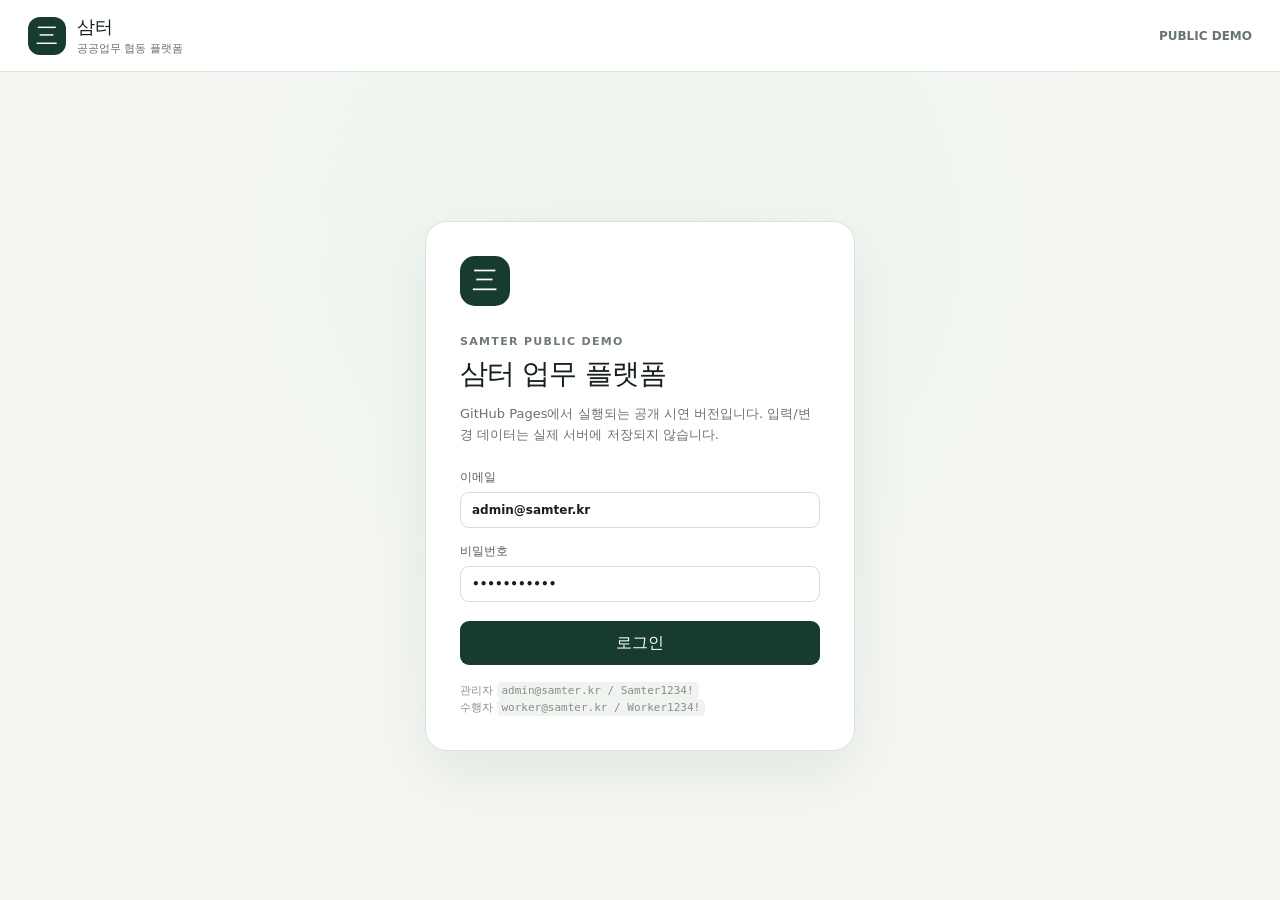
==== app.html @ adae1f7f "feat: load phase 11 public demo" ====
<!doctype html>
<html lang="ko">
<head>
  <meta charset="UTF-8">
  <meta name="viewport" content="width=device-width, initial-scale=1.0">
  <meta name="description" content="삼터 공공업무 협동 플랫폼 공개 데모">
  <title>삼터 업무 플랫폼 · Public Demo</title>
  <link rel="stylesheet" href="./styles.css">
  <link rel="stylesheet" href="./phase3.css">
  <link rel="stylesheet" href="./phase4.css">
  <link rel="stylesheet" href="./phase5.css">
  <link rel="stylesheet" href="./phase6.css">
  <link rel="stylesheet" href="./phase8_demo.css">
  <link rel="stylesheet" href="./phase9_demo.css">
  <link rel="stylesheet" href="./phase10_demo.css">
  <link rel="stylesheet" href="./phase11_demo.css">
</head>
<body>
  <header class="topbar">
    <div class="brand"><div class="brand-mark">三</div><div><strong>삼터</strong><span>공공업무 협동 플랫폼</span></div></div>
    <div id="session-area" class="session-area"><span class="session-guest">PUBLIC DEMO</span></div>
  </header>
  <div id="notice" class="notice" hidden></div>
  <div id="app"><div class="loading">공개 데모를 불러오는 중입니다.</div></div>
  <script src="./public_demo.js"></script>
  <script src="./phase8_demo.js"></script>
  <script src="./phase9_demo.js"></script>
  <script src="./phase10_demo.js"></script>
  <script src="./phase11_demo.js"></script>
</body>
</html>
---- styles.css ----
:root {
  font-family: Inter, Pretendard, "Noto Sans KR", system-ui, -apple-system, sans-serif;
  color: #17211b;
  background: #f4f6f2;
  font-synthesis: none;
  --green-900: #173c2d;
  --green-700: #23563f;
  --green-100: #e7f0e9;
  --line: #dce3dc;
  --muted: #69746e;
  --white: #ffffff;
}
* { box-sizing: border-box; }
body { margin: 0; min-width: 320px; background: #f4f6f2; }
button, input, select, textarea { font: inherit; }
button { cursor: pointer; }
.topbar { height: 72px; padding: 0 28px; background: var(--white); border-bottom: 1px solid var(--line); display: flex; align-items: center; justify-content: space-between; position: sticky; top: 0; z-index: 20; }
.brand { display: flex; align-items: center; gap: 11px; }
.brand-mark { width: 38px; height: 38px; border-radius: 12px; background: var(--green-900); color: white; display: grid; place-items: center; font-family: serif; font-size: 22px; }
.brand strong { display: block; font-size: 18px; }
.brand span { display: block; color: var(--muted); font-size: 11px; margin-top: 2px; }
.view-switch { display: flex; background: #eef1ed; padding: 4px; border-radius: 12px; gap: 2px; }
.view-switch button { border: 0; background: transparent; padding: 9px 14px; border-radius: 9px; color: #5a655f; font-weight: 700; font-size: 13px; }
.view-switch button.active { background: white; color: var(--green-900); box-shadow: 0 2px 8px rgba(23,60,45,.08); }
.view-shell { display: grid; grid-template-columns: 210px minmax(0,1fr); min-height: calc(100vh - 72px); }
.sidebar { background: #eef1ed; border-right: 1px solid var(--line); padding: 30px 18px; }
.sidebar-label { font-size: 11px; font-weight: 800; color: #7b857f; letter-spacing: .08em; padding: 0 10px 10px; }
.side-link { width: 100%; text-align: left; border: 0; background: transparent; border-radius: 10px; padding: 12px 13px; color: #55605a; font-weight: 700; margin-bottom: 5px; }
.side-link:hover, .side-link.active { background: white; color: var(--green-900); box-shadow: 0 3px 12px rgba(23,60,45,.05); }
.content { padding: 34px; overflow: hidden; }
.page-heading { display: flex; justify-content: space-between; align-items: end; margin-bottom: 24px; }
.page-heading h1, .producer-hero h1 { font-size: 30px; margin: 5px 0 0; letter-spacing: -.04em; }
.eyebrow { font-size: 11px; font-weight: 900; color: #6f7a73; letter-spacing: .12em; }
.today { color: var(--muted); font-size: 13px; }
.metric-grid { display: grid; grid-template-columns: repeat(4, minmax(0,1fr)); gap: 14px; margin-bottom: 14px; }
.metric-card, .panel, .work-card { background: white; border: 1px solid var(--line); border-radius: 16px; }
.metric-card { padding: 21px; min-height: 132px; display: flex; flex-direction: column; }
.metric-card span { font-weight: 800; font-size: 13px; color: #657068; }
.metric-card strong { font-size: 34px; margin: 12px 0 4px; color: var(--green-900); }
.metric-card small { color: #8b948e; }
.summary-panel { display: grid; grid-template-columns: repeat(6, 1fr); padding: 10px; }
.summary-panel div { padding: 18px; border-right: 1px solid #edf0ed; }
.summary-panel div:last-child { border-right: 0; }
.summary-panel span { color: var(--muted); font-size: 12px; display: block; }
.summary-panel strong { font-size: 22px; display: block; margin-top: 6px; }
.split-layout { display: grid; grid-template-columns: 310px minmax(0,1fr); gap: 16px; }
.task-layout { display: grid; grid-template-columns: 330px minmax(0,1fr); gap: 16px; }
.panel { padding: 20px; min-width: 0; }
.section-head { display: flex; justify-content: space-between; gap: 12px; align-items: center; margin-bottom: 18px; }
.section-head h2 { margin: 4px 0 0; font-size: 20px; }
.count-chip { background: var(--green-100); color: var(--green-900); border-radius: 999px; padding: 6px 10px; font-weight: 800; font-size: 12px; }
.stack-form { display: grid; gap: 13px; }
.stack-form label, .producer-select { display: grid; gap: 6px; font-size: 12px; font-weight: 800; color: #56615a; }
input, select, textarea { width: 100%; border: 1px solid #d6ddd7; border-radius: 9px; background: white; padding: 10px 11px; color: #17211b; outline: none; }
input:focus, select:focus, textarea:focus { border-color: #6e927e; box-shadow: 0 0 0 3px rgba(35,86,63,.08); }
textarea { resize: vertical; }
.btn { border: 0; border-radius: 9px; padding: 10px 14px; font-weight: 800; }
.btn-primary { background: var(--green-900); color: white; }
.btn-primary:hover { background: #102f22; }
.btn-secondary { background: #edf1ed; color: var(--green-900); }
.btn-small { padding: 7px 9px; font-size: 12px; }
.table-panel { padding: 0; overflow: hidden; }
.table-panel .section-head { padding: 20px 20px 0; }
.table-wrap { overflow-x: auto; }
table { width: 100%; border-collapse: collapse; font-size: 13px; }
th { color: #6f7872; text-align: left; background: #fafbfa; padding: 11px 13px; border-top: 1px solid #edf0ed; border-bottom: 1px solid #e5e9e5; white-space: nowrap; }
td { padding: 13px; border-bottom: 1px solid #edf0ed; vertical-align: middle; }
tr:last-child td { border-bottom: 0; }
.task-title { font-weight: 800; margin-bottom: 3px; }
.muted { color: #89928c; font-size: 11px; max-width: 250px; overflow: hidden; text-overflow: ellipsis; white-space: nowrap; }
.empty-cell { text-align: center; padding: 44px; color: #8a938d; }
.member-state { color: #347454; background: #ebf5ee; padding: 5px 8px; border-radius: 999px; font-weight: 800; font-size: 11px; }
.status { display: inline-flex; align-items: center; border-radius: 999px; padding: 5px 8px; font-size: 11px; font-weight: 900; white-space: nowrap; }
.status-new { background: #eef0f2; color: #56616b; }
.status-assigned { background: #edf0ff; color: #4b5aaa; }
.status-in_progress { background: #fff4db; color: #9a6a11; }
.status-completed { background: #e7f3ee; color: #267052; }
.status-approved { background: #dcf4e6; color: #17603d; }
.status-rejected { background: #fde8e8; color: #9b3535; }
.assign-control { display: flex; gap: 6px; min-width: 185px; }
.assign-control select { padding: 7px 8px; font-size: 12px; }
.producer-page { padding: 42px; max-width: 1200px; margin: 0 auto; }
.producer-hero { display: flex; justify-content: space-between; align-items: end; gap: 22px; margin-bottom: 24px; }
.producer-hero p { color: var(--muted); margin: 9px 0 0; }
.producer-select { width: 260px; }
.producer-work-grid { display: grid; grid-template-columns: repeat(2, minmax(0,1fr)); gap: 16px; }
.work-card { padding: 22px; }
.work-card-top { display: flex; justify-content: space-between; gap: 16px; align-items: start; }
.work-card h3 { margin: 5px 0 0; font-size: 20px; }
.work-card p { color: #647069; line-height: 1.6; min-height: 44px; }
.work-meta { display: flex; gap: 22px; padding: 13px 0; border-top: 1px solid #edf0ed; color: #778179; font-size: 12px; }
.work-meta strong { color: #28332c; margin-left: 5px; }
.work-actions { display: flex; justify-content: flex-end; min-height: 38px; align-items: end; }
.empty-state, .fatal-error, .loading { min-height: 260px; display: grid; place-items: center; align-content: center; gap: 7px; background: white; border: 1px dashed #ced6cf; border-radius: 16px; color: #778178; text-align: center; padding: 30px; grid-column: 1 / -1; }
.empty-state strong, .fatal-error strong { color: #3d4941; }
.notice { position: fixed; top: 86px; right: 24px; z-index: 40; padding: 12px 16px; border-radius: 10px; color: white; font-weight: 800; box-shadow: 0 10px 30px rgba(0,0,0,.14); }
.notice-success { background: #23563f; }
.notice-error { background: #9b3535; }
@media (max-width: 1000px) {
  .metric-grid { grid-template-columns: repeat(2, 1fr); }
  .summary-panel { grid-template-columns: repeat(3,1fr); }
  .split-layout, .task-layout { grid-template-columns: 1fr; }
  .sidebar { display: none; }
  .view-shell { grid-template-columns: 1fr; }
}
@media (max-width: 680px) {
  .topbar { padding: 0 14px; }
  .brand span { display: none; }
  .content, .producer-page { padding: 20px 14px; }
  .metric-grid { grid-template-columns: 1fr 1fr; }
  .summary-panel { grid-template-columns: repeat(2,1fr); }
  .producer-hero { display: grid; }
  .producer-select { width: 100%; }
  .producer-work-grid { grid-template-columns: 1fr; }
  .today { display: none; }
}
.session-area { display: flex; align-items: center; }
.session-guest { color: var(--muted); font-size: 12px; font-weight: 700; }
.session-user { display: flex; align-items: center; gap: 14px; }
.session-user > div { text-align: right; }
.session-user strong { display: block; font-size: 13px; }
.session-user span { display: block; color: var(--muted); font-size: 11px; margin-top: 2px; }
.login-page { min-height: calc(100vh - 72px); display: grid; place-items: center; padding: 30px 16px; background: radial-gradient(circle at 50% 20%, #eef5ef, #f4f6f2 55%); }
.login-card { width: min(430px, 100%); background: white; border: 1px solid var(--line); border-radius: 22px; padding: 34px; box-shadow: 0 22px 60px rgba(23,60,45,.08); }
.login-emblem { width: 50px; height: 50px; display: grid; place-items: center; border-radius: 15px; background: var(--green-900); color: white; font-family: serif; font-size: 26px; margin-bottom: 24px; }
.login-card h1 { margin: 6px 0 10px; letter-spacing: -.04em; font-size: 28px; }
.login-card > p { color: var(--muted); line-height: 1.65; font-size: 13px; margin: 0 0 24px; }
.login-form { gap: 15px; }
.login-button { margin-top: 4px; min-height: 44px; }
.login-button:disabled { opacity: .65; cursor: wait; }
.login-help { margin-top: 18px; color: #869087; font-size: 11px; line-height: 1.5; }
.login-help code { background: #f0f3ef; padding: 2px 5px; border-radius: 5px; }
.consumer-page { max-width: 900px; margin: 0 auto; padding: 54px 20px; }
.consumer-card { background: white; border: 1px solid var(--line); border-radius: 20px; padding: 36px; }
.consumer-card h1 { margin: 8px 0 12px; font-size: 30px; letter-spacing: -.04em; }
.consumer-card > p { color: var(--muted); line-height: 1.75; max-width: 650px; }
.permission-note { margin-top: 26px; background: var(--green-100); border-radius: 14px; padding: 18px; display: grid; gap: 5px; }
.permission-note strong { color: var(--green-900); }
.permission-note span { color: #5f6d64; font-size: 12px; }
@media (max-width: 680px) {
  .session-user > div { display: none; }
  .login-card { padding: 26px 22px; }
}
.evidence-upload { margin: 14px 0; padding: 14px; background: #f8faf8; border: 1px solid #e4e9e4; border-radius: 12px; }
.evidence-upload-head { display: flex; align-items: center; justify-content: space-between; gap: 10px; margin-bottom: 10px; }
.evidence-upload-head strong { font-size: 13px; }
.evidence-upload-form { display: grid; grid-template-columns: minmax(0,1fr) auto; gap: 8px; align-items: center; }
.evidence-upload-form input[type="file"] { padding: 7px; font-size: 11px; background: white; }
.evidence-upload small { display: block; color: #88918b; margin-top: 8px; font-size: 10px; }
.evidence-modal { position: fixed; inset: 0; z-index: 100; display: grid; place-items: center; padding: 22px; }
.evidence-modal-backdrop { position: absolute; inset: 0; background: rgba(16, 28, 21, .58); backdrop-filter: blur(2px); }
.evidence-modal-card { position: relative; width: min(880px, 100%); max-height: 84vh; overflow: auto; background: white; border-radius: 18px; padding: 22px; box-shadow: 0 24px 80px rgba(0,0,0,.25); }
.evidence-modal-head { display: flex; align-items: start; justify-content: space-between; gap: 18px; margin-bottom: 18px; }
.evidence-modal-head h2 { margin: 5px 0 0; font-size: 22px; }
.evidence-gallery { display: grid; grid-template-columns: repeat(3, minmax(0,1fr)); gap: 12px; }
.evidence-item { border: 1px solid var(--line); border-radius: 13px; overflow: hidden; background: #fafbfa; }
.evidence-thumb-wrap { aspect-ratio: 4 / 3; background: #edf1ed; display: grid; place-items: center; overflow: hidden; }
.evidence-thumb { width: 100%; height: 100%; object-fit: cover; display: block; }
.evidence-info { padding: 10px; display: grid; gap: 4px; }
.evidence-info strong { font-size: 12px; white-space: nowrap; overflow: hidden; text-overflow: ellipsis; }
.evidence-info span { color: var(--muted); font-size: 10px; }
.evidence-empty { grid-column: 1 / -1; padding: 46px 20px; text-align: center; color: var(--muted); border: 1px dashed var(--line); border-radius: 12px; }
@media (max-width: 680px) {
  .evidence-gallery { grid-template-columns: 1fr 1fr; }
  .evidence-upload-form { grid-template-columns: 1fr; }
}
.status-draft { background: #eef0f2; color: #56616b; }
.status-open { background: #e6f5ec; color: #17603d; }
.status-application_closed { background: #f1edf8; color: #62507c; }
.status-submitted, .status-under_review { background: #eaf1ff; color: #365a94; }
.status-revision_required { background: #fff0e2; color: #9b5b18; }
.status-payment_pending { background: #fff4db; color: #8d6519; }
.status-paid { background: #dcf4e6; color: #17603d; }
.status-cancelled { background: #f2f2f2; color: #707070; }
.worker-section { margin-top: 30px; }
.worker-section:first-of-type { margin-top: 0; }
.worker-section-head { display: flex; justify-content: space-between; align-items: end; gap: 14px; margin-bottom: 14px; }
.worker-section-head h2 { margin: 4px 0 0; font-size: 23px; }
.public-work-card { position: relative; }
.public-work-pay { font-size: 24px; font-weight: 900; color: var(--green-900); margin: 4px 0 14px; }
.public-work-meta { flex-wrap: wrap; gap: 10px 20px; }
.phase-note { color: #7c877f; font-size: 11px; font-weight: 700; }
.inline-check { grid-template-columns: auto 1fr !important; align-items: center; justify-content: start; }
.inline-check input { width: auto; }
---- phase3.css ----
.application-box { width: 100%; }
.application-box summary { list-style: none; cursor: pointer; text-align: center; }
.application-box summary::-webkit-details-marker { display: none; }
.application-form { margin-top: 12px; padding-top: 12px; border-top: 1px solid #e5e7eb; }
.application-state { display: flex; flex-direction: column; gap: 4px; width: 100%; padding: 12px 14px; border-radius: 12px; background: #f8fafc; border: 1px solid #e2e8f0; }
.application-state span { color: #64748b; font-size: 13px; }
.application-selected { background: #ecfdf5; border-color: #a7f3d0; }
.application-rejected { background: #fff7ed; border-color: #fed7aa; }
.application-actions { display: flex; gap: 6px; flex-wrap: wrap; }
.application-history-grid { display: grid; gap: 12px; }
.application-history-card { display: flex; align-items: flex-start; justify-content: space-between; gap: 16px; padding: 16px; background: #fff; border: 1px solid #e5e7eb; border-radius: 14px; }
.application-history-card h3 { margin: 4px 0 6px; }
.application-history-card p { margin: 0; color: #64748b; }
---- phase4.css ----
.phase4-work-card { display: grid; gap: 14px; }
.phase4-revision { padding: 12px; border-radius: 12px; background: #fff7ed; border: 1px solid #fed7aa; display: grid; gap: 4px; }
.phase4-revision strong { color: #9a3412; }
.phase4-revision span { color: #7c2d12; font-size: 13px; }
.phase4-required, .phase4-evidence-head, .phase4-review-meta { display: flex; justify-content: space-between; gap: 12px; font-size: 12px; color: #64748b; }
.phase4-required strong, .phase4-evidence-head span, .phase4-review-meta strong { color: #27352d; }
.phase4-evidence-form { display: grid; gap: 9px; padding: 12px; background: #f8faf8; border: 1px solid #e4e9e4; border-radius: 12px; }
.phase4-evidence-fields { display: grid; grid-template-columns: 160px 1fr; gap: 8px; }
.phase4-submit-form { display: grid; gap: 9px; width: 100%; }
.phase4-state-note { padding: 12px; border-radius: 10px; background: #f1f5f9; color: #475569; font-size: 13px; }
.phase4-approved { background: #ecfdf5; color: #166534; }
.phase4-rejected { background: #fef2f2; color: #991b1b; }
.phase4-review-grid { display: grid; grid-template-columns: repeat(2, minmax(0, 1fr)); gap: 15px; }
.phase4-review-card { display: grid; gap: 14px; }
.phase4-result { background: #f8faf8; border-radius: 12px; padding: 12px; }
.phase4-result p { margin: 6px 0 0; color: #5d6a62; line-height: 1.55; }
.phase4-evidence-list { display: grid; gap: 9px; }
.phase4-evidence-row { display: flex; align-items: center; justify-content: space-between; gap: 14px; border: 1px solid #e5e9e5; border-radius: 12px; padding: 12px; }
.phase4-evidence-row div { display: grid; gap: 3px; }
.phase4-evidence-row span { color: #7b857f; font-size: 12px; }
@media (max-width: 850px) { .phase4-review-grid { grid-template-columns: 1fr; } .phase4-evidence-fields { grid-template-columns: 1fr; } }
---- phase5.css ----
.phase5-settlement-panel .section-head { align-items: center; }
.phase5-amount-control { display: flex; gap: 6px; min-width: 210px; }
.phase5-amount-control input { width: 120px; padding: 7px 8px; }
.phase5-paid-ref { color: #496257; font-size: 12px; }
.phase5-worker-grid { display: grid; gap: 12px; }
.phase5-worker-card { display: flex; justify-content: space-between; gap: 18px; align-items: center; background: #fff; border: 1px solid var(--line); border-radius: 15px; padding: 18px 20px; }
.phase5-worker-card h3 { margin: 4px 0 5px; }
.phase5-worker-card > div > span { color: var(--muted); font-size: 12px; }
.phase5-worker-amount { display: grid; justify-items: end; gap: 6px; }
.phase5-worker-amount strong { font-size: 20px; color: var(--green-900); }
.phase5-worker-amount small { color: var(--muted); }
.status-not_ready { background: #f1f5f9; color: #475569; }
.status-payment_pending { background: #fff7db; color: #8a6208; }
.status-paid { background: #dcfce7; color: #166534; }
.status-on_hold { background: #fee2e2; color: #991b1b; }
@media (max-width: 680px) { .phase5-worker-card { align-items: flex-start; } .phase5-worker-amount { justify-items: start; } }
---- phase6.css ----
.phase6-notification-shell { position: relative; margin-right: 10px; }
.phase6-bell { border: 0; background: #eef1ed; color: #173c2d; border-radius: 9px; padding: 8px 10px; font-weight: 800; }
.phase6-bell span { margin-left: 5px; background: #9b3535; color: white; border-radius: 999px; padding: 2px 6px; font-size: 10px; }
.phase6-notification-panel { position: absolute; right: 0; top: 42px; width: min(360px, 88vw); background: white; border: 1px solid #dce3dc; border-radius: 14px; box-shadow: 0 18px 50px rgba(0,0,0,.16); z-index: 120; overflow: hidden; }
.phase6-notification-head { padding: 13px 14px; display: flex; justify-content: space-between; border-bottom: 1px solid #edf0ed; }
.phase6-notification-head button { border: 0; background: none; color: #23563f; font-size: 11px; font-weight: 800; }
.phase6-notification-list { max-height: 360px; overflow: auto; }
.phase6-notification-item { width: 100%; border: 0; border-bottom: 1px solid #f0f2f0; padding: 12px 14px; text-align: left; display: grid; gap: 3px; background: white; }
.phase6-notification-item.is-unread { background: #f2f8f3; }
.phase6-notification-item span, .phase6-notification-item small { color: #6d776f; font-size: 11px; }
.phase6-empty { padding: 24px; text-align: center; color: #89928c; }
.phase6-dashboard { margin-top: 24px; display: grid; gap: 16px; }
.phase6-metric-grid { display: grid; grid-template-columns: repeat(5, minmax(0,1fr)); gap: 10px; }
.phase6-metric { background: white; border: 1px solid #dce3dc; border-radius: 12px; padding: 14px; display: grid; gap: 8px; }
.phase6-metric span { color: #69746e; font-size: 11px; font-weight: 800; }
.phase6-metric strong { font-size: 23px; color: #173c2d; }
.phase6-payment-summary { display: grid; grid-template-columns: repeat(2, 1fr); gap: 12px; }
.phase6-payment-summary > div { background: #173c2d; color: white; border-radius: 14px; padding: 18px; }
.phase6-payment-summary span { display: block; opacity: .75; font-size: 11px; }
.phase6-payment-summary strong { display: block; margin-top: 8px; font-size: 22px; }
.phase6-bank-card { background: white; border: 1px solid #dce3dc; border-radius: 16px; padding: 20px; }
.phase6-bank-summary { display: grid; grid-template-columns: repeat(3, 1fr); gap: 10px; margin-bottom: 16px; }
.phase6-bank-summary div { background: #f7f9f7; border-radius: 10px; padding: 12px; }
.phase6-bank-summary span { display: block; color: #78827b; font-size: 11px; }
.phase6-bank-summary strong { display: block; margin-top: 6px; }
.phase6-bank-card small { color: #7c867f; }
@media (max-width: 900px) { .phase6-metric-grid { grid-template-columns: repeat(2, 1fr); } }
@media (max-width: 680px) { .phase6-bank-summary, .phase6-payment-summary { grid-template-columns: 1fr; } }
---- phase8_demo.css ----
.phase8-actions{display:flex;gap:6px;flex-wrap:wrap}.phase8-status{display:inline-flex;padding:4px 8px;border-radius:999px;font-size:12px;font-weight:800}.phase8-submitted{background:#eef4ff;color:#315a9e}.phase8-under_review{background:#fff6dc;color:#8b6610}.phase8-approved{background:#e9f7ef;color:#28704a}.phase8-rejected{background:#fff0f0;color:#9a3434}.demo-warning{margin-bottom:20px;padding:14px 16px;border:1px solid #f0c36b;border-radius:10px;background:#fff8e8;color:#6e5216;line-height:1.6}
---- phase9_demo.css ----
.phase9-demo-table{min-width:1280px}.phase9-demo-card{margin:18px 0}.phase9-demo-grid{display:grid;grid-template-columns:repeat(3,1fr);gap:12px}.phase9-demo-grid>div{padding:12px;border:1px solid #e5eaf0;border-radius:10px;background:#fbfcfd}@media(max-width:700px){.phase9-demo-grid{grid-template-columns:1fr}}
---- phase10_demo.css ----
.phase10-demo-summary{display:grid;grid-template-columns:repeat(4,minmax(0,1fr));gap:14px;margin-bottom:18px}.phase10-demo-summary strong{font-size:1.5rem}.phase10-demo-ratio strong{font-size:2.5rem}.phase10-demo-meter{height:12px;background:#e5ece9;border-radius:999px;position:relative;margin:16px 0}.phase10-demo-meter span{display:block;height:100%;background:#176b5b;border-radius:999px}.phase10-demo-meter i{position:absolute;top:-4px;height:20px;width:2px;background:#1f2937}.phase10-demo-ok{color:#087f5b}.phase10-demo-risk{color:#b42318}.phase10-demo-config{display:grid;grid-template-columns:repeat(3,minmax(0,1fr));gap:12px;align-items:end}.phase10-demo-config label{display:flex;flex-direction:column;gap:6px}@media(max-width:800px){.phase10-demo-summary,.phase10-demo-config{grid-template-columns:1fr}}
---- phase11_demo.css ----
.phase11-summary{display:grid;grid-template-columns:repeat(4,minmax(0,1fr));gap:14px;margin-bottom:16px}.phase11-summary .panel{display:flex;flex-direction:column;gap:6px}.phase11-summary span{font-size:12px;color:#6b7280;font-weight:700}.phase11-summary strong{font-size:24px;letter-spacing:-.03em}.phase11-summary small,.phase11-guide{color:#7a8494}.phase11-ok{color:#16794b}.phase11-risk{color:#b42318}.phase11-badge{display:inline-flex;padding:4px 9px;border-radius:999px;font-size:12px;font-weight:800}.phase11-badge.phase11-safe{background:#ecfdf3;color:#16794b}.phase11-badge.phase11-warning{background:#fff8db;color:#9a6700}.phase11-badge.phase11-violation{background:#fff0ee;color:#b42318}.phase11-violation td{background:#fffafa}.phase11-guide{margin:0 0 14px;font-size:12px}.phase11-bootstrap{margin-bottom:16px;border-style:dashed}.phase11-bootstrap p{margin:8px 0 0;color:#6b7280;line-height:1.6}@media(max-width:900px){.phase11-summary{grid-template-columns:repeat(2,minmax(0,1fr))}}@media(max-width:560px){.phase11-summary{grid-template-columns:1fr}}
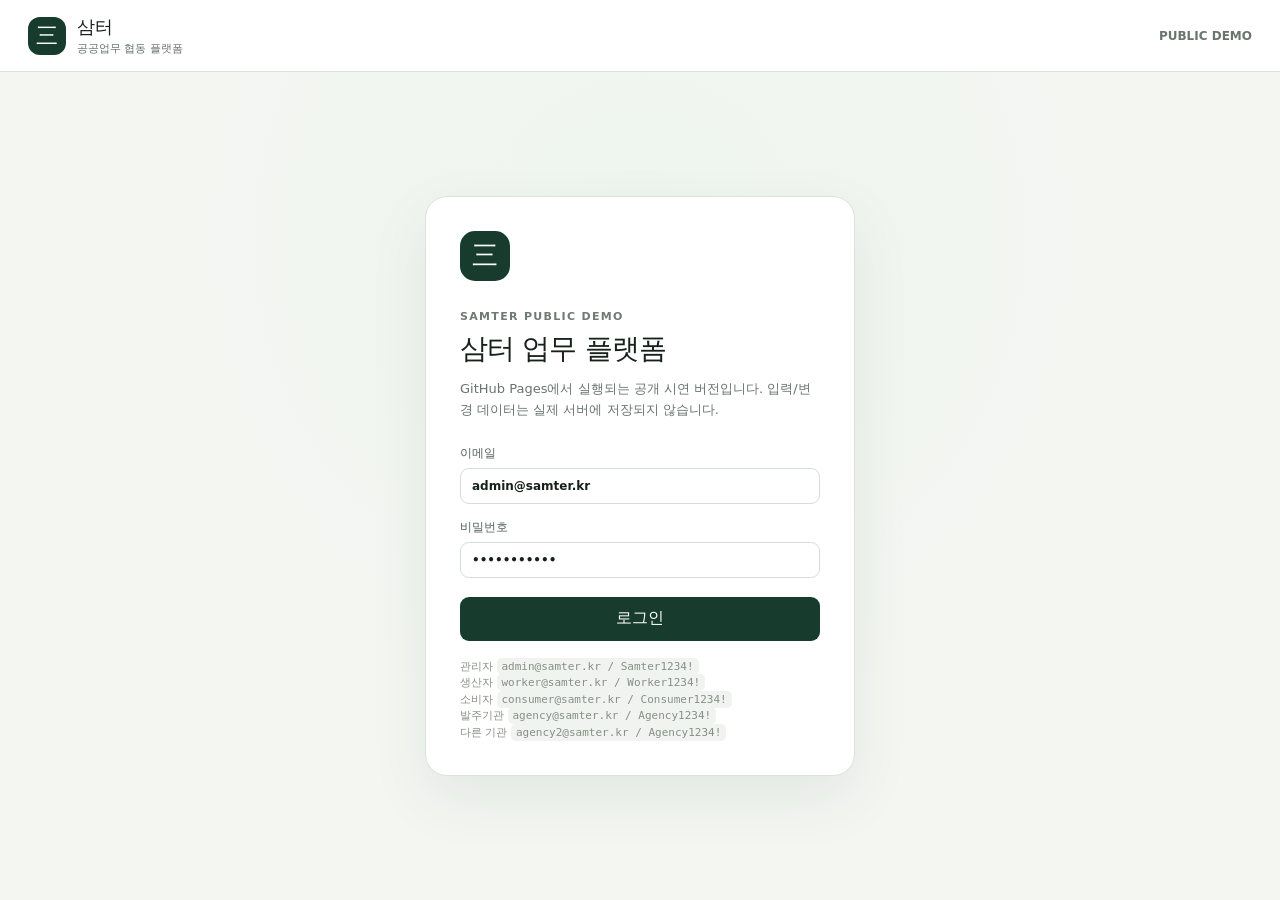
==== commit 9a534f66: "feat: add P15 marketplace and agency public demos Preserve P8-P14 static workflows and add fictional" ====
--- a/app.html
+++ b/app.html
@@ -1,31 +1,40 @@
-<!doctype html>
-<html lang="ko">
-<head>
-  <meta charset="UTF-8">
-  <meta name="viewport" content="width=device-width, initial-scale=1.0">
-  <meta name="description" content="삼터 공공업무 협동 플랫폼 공개 데모">
-  <title>삼터 업무 플랫폼 · Public Demo</title>
-  <link rel="stylesheet" href="./styles.css">
-  <link rel="stylesheet" href="./phase3.css">
-  <link rel="stylesheet" href="./phase4.css">
-  <link rel="stylesheet" href="./phase5.css">
-  <link rel="stylesheet" href="./phase6.css">
-  <link rel="stylesheet" href="./phase8_demo.css">
-  <link rel="stylesheet" href="./phase9_demo.css">
-  <link rel="stylesheet" href="./phase10_demo.css">
-  <link rel="stylesheet" href="./phase11_demo.css">
-</head>
-<body>
-  <header class="topbar">
-    <div class="brand"><div class="brand-mark">三</div><div><strong>삼터</strong><span>공공업무 협동 플랫폼</span></div></div>
-    <div id="session-area" class="session-area"><span class="session-guest">PUBLIC DEMO</span></div>
-  </header>
-  <div id="notice" class="notice" hidden></div>
-  <div id="app"><div class="loading">공개 데모를 불러오는 중입니다.</div></div>
-  <script src="./public_demo.js"></script>
-  <script src="./phase8_demo.js"></script>
-  <script src="./phase9_demo.js"></script>
-  <script src="./phase10_demo.js"></script>
-  <script src="./phase11_demo.js"></script>
-</body>
-</html>
+<!doctype html>
+<html lang="ko">
+<head>
+  <meta charset="UTF-8">
+  <meta name="viewport" content="width=device-width, initial-scale=1.0">
+  <meta name="description" content="삼터 공공업무 협동 플랫폼 공개 데모">
+  <title>삼터 업무 플랫폼 · Public Demo</title>
+  <link rel="stylesheet" href="./styles.css">
+  <link rel="stylesheet" href="./phase3.css">
+  <link rel="stylesheet" href="./phase4.css">
+  <link rel="stylesheet" href="./phase5.css">
+  <link rel="stylesheet" href="./phase6.css">
+  <link rel="stylesheet" href="./phase8_demo.css">
+  <link rel="stylesheet" href="./phase9_demo.css">
+  <link rel="stylesheet" href="./phase10_demo.css">
+  <link rel="stylesheet" href="./phase11_demo.css">
+  <link rel="stylesheet" href="./phase12_demo.css">
+  <link rel="stylesheet" href="./phase13_demo.css">
+  <link rel="stylesheet" href="./phase14_demo.css">
+  <link rel="stylesheet" href="./phase15_demo.css">
+</head>
+<body>
+  <header class="topbar">
+    <div class="brand"><div class="brand-mark">三</div><div><strong>삼터</strong><span>공공업무 협동 플랫폼</span></div></div>
+    <div id="session-area" class="session-area"><span class="session-guest">PUBLIC DEMO</span></div>
+  </header>
+  <div id="notice" class="notice" hidden></div>
+  <div id="app"><div class="loading">공개 데모를 불러오는 중입니다.</div></div>
+  <script src="./public_demo.js"></script>
+  <script src="./phase8_demo.js"></script>
+  <script src="./phase9_demo.js"></script>
+  <script src="./phase10_demo.js"></script>
+  <script src="./phase11_demo.js"></script>
+  <script src="./phase12_demo.js"></script>
+  <script src="./phase13_demo.js"></script>
+  <script src="./phase14_demo.js"></script>
+  <script src="./phase15_model.js"></script>
+  <script src="./phase15_demo.js"></script>
+</body>
+</html>
--- a/phase12_demo.css
+++ b/phase12_demo.css
@@ -0,0 +1 @@
+.phase12-toolbar{display:flex;gap:10px;align-items:end;flex-wrap:wrap;margin-bottom:16px}.phase12-toolbar label{display:flex;flex-direction:column;gap:6px;font-size:12px;color:#6b7280}.phase12-toolbar input{min-width:140px}.phase12-summary{display:grid;grid-template-columns:repeat(5,minmax(0,1fr));gap:12px;margin-bottom:16px}.phase12-summary .panel{display:flex;flex-direction:column;gap:6px}.phase12-summary span{font-size:12px;color:#6b7280;font-weight:700}.phase12-summary strong{font-size:24px;letter-spacing:-.03em}.phase12-summary small{color:#7a8494}.phase12-link,.phase12-back{border:0;background:transparent;padding:0;color:#2458a6;font:inherit;cursor:pointer;text-decoration:underline;text-underline-offset:2px}.phase12-back{display:block;margin-bottom:6px;color:#6b7280;text-decoration:none}.phase12-status{display:inline-flex;padding:4px 9px;border-radius:999px;font-size:12px;font-weight:800}.phase12-draft{background:#f3f4f6;color:#4b5563}.phase12-held{background:#eef4ff;color:#2953a6}.phase12-finalized{background:#ecfdf3;color:#16794b}.phase12-cancelled{background:#fff0ee;color:#b42318}.phase12-warning{border:1px solid #f0cf77;background:#fffaf0}.phase12-warning p,.phase12-readonly p{margin:8px 0 0;line-height:1.6;color:#6b7280}.phase12-readonly{border-style:dashed}.phase12-detail-grid{display:grid;grid-template-columns:repeat(3,minmax(0,1fr));gap:14px;margin-bottom:16px}.phase12-detail-grid>div{display:flex;flex-direction:column;gap:5px}.phase12-detail-grid span{font-size:12px;color:#6b7280}.phase12-actions{display:flex;gap:8px;flex-wrap:wrap;margin-top:10px}.phase12-checklist{display:flex;gap:14px;align-items:center;flex-wrap:wrap}.phase12-checklist span{font-size:13px}.phase12-readonly+section textarea:disabled{background:#f8fafc}.phase12-actions .btn,.phase12-toolbar .btn{white-space:nowrap}.phase12-summary+.table-panel{margin-top:0}@media(max-width:1050px){.phase12-summary{grid-template-columns:repeat(3,minmax(0,1fr))}.phase12-detail-grid{grid-template-columns:repeat(2,minmax(0,1fr))}}@media(max-width:650px){.phase12-summary,.phase12-detail-grid{grid-template-columns:1fr}.phase12-toolbar{align-items:stretch}.phase12-toolbar label,.phase12-toolbar input,.phase12-toolbar .btn{width:100%}}
--- a/phase13_demo.css
+++ b/phase13_demo.css
@@ -0,0 +1 @@
+.p13-actions{display:flex;gap:8px;align-items:end;flex-wrap:wrap}.p13-actions label,.p13-filter label{display:grid;gap:6px;font-size:12px;color:var(--muted,#667085)}.p13-actions input,.p13-filter select{min-height:38px;padding:8px 10px;border:1px solid var(--border,#d9dee7);border-radius:8px;background:#fff}.p13-status{display:inline-flex;margin-top:8px;padding:5px 9px;border-radius:999px;font-size:12px;font-weight:700}.p13-status.open{background:#e8f7ef;color:#147a48}.p13-status.closed{background:#eef1f5;color:#596273}.p13-summary{display:grid;grid-template-columns:repeat(4,minmax(0,1fr));gap:12px;margin-bottom:14px}.p13-summary .panel{display:grid;gap:6px}.p13-summary span{font-size:12px;color:var(--muted,#667085)}.p13-summary strong{font-size:20px}.p13-summary small{font-size:11px;color:var(--muted,#667085)}.p13-breakdown,.p13-project,.p13-entry,.p13-reconcile{margin-top:14px}.p13-grid{display:grid;grid-template-columns:repeat(6,minmax(0,1fr));gap:10px}.p13-four{grid-template-columns:repeat(4,minmax(0,1fr))}.p13-three{grid-template-columns:repeat(3,minmax(0,1fr))}.p13-grid>div{display:grid;gap:4px;padding:12px;border:1px solid var(--border,#e1e5ea);border-radius:9px;background:#fafbfc;font-size:12px;color:var(--muted,#667085)}.p13-grid strong{font-size:15px;color:var(--text,#1f2937)}.p13-filter{display:flex;gap:10px;align-items:end;flex-wrap:wrap;margin-bottom:12px}.p13-dir,.p13-source{display:inline-flex;padding:4px 7px;border-radius:999px;font-size:11px;font-weight:700}.p13-in{background:#e8f7ef;color:#147a48}.p13-out{background:#fff0ed;color:#b43d2b}.p13-source.auto{background:#eef3ff;color:#355bb2}.p13-source.manual{background:#fff7df;color:#8b6511}.p13-amount{font-weight:700;white-space:nowrap}.p13-entry p,.p13-reconcile p{margin:10px 0 0;color:var(--muted,#667085)}@media(max-width:900px){.p13-summary{grid-template-columns:repeat(2,minmax(0,1fr))}.p13-grid{grid-template-columns:repeat(3,minmax(0,1fr))}.p13-four{grid-template-columns:repeat(2,minmax(0,1fr))}}@media(max-width:640px){.p13-summary,.p13-grid,.p13-four,.p13-three{grid-template-columns:1fr}.p13-actions{align-items:stretch}.p13-actions>*{width:100%}}
--- a/phase14_demo.css
+++ b/phase14_demo.css
@@ -0,0 +1 @@
+.phase14-heading{align-items:flex-start}.phase14-head-actions{display:flex;flex-wrap:wrap;gap:8px;justify-content:flex-end;align-items:end}.phase14-head-actions label,.phase14-heading>label{display:flex;flex-direction:column;gap:4px;font-size:12px;color:var(--muted,#667085)}.phase14-head-actions input,.phase14-heading input{width:110px;padding:8px;border:1px solid var(--border,#d9dee7);border-radius:8px;background:var(--surface,#fff)}.phase14-status-row{margin-top:8px}.phase14-status{display:inline-flex;padding:5px 9px;border-radius:999px;font-size:12px;font-weight:700;background:#eef2f6}.phase14-ready{background:#e8f5ef}.phase14-finalized,.phase14-submitted{background:#edf0f8}.phase14-readonly{display:flex;gap:12px;align-items:center;margin-bottom:14px;padding:12px 14px;border:1px solid #cfd7e6;border-radius:10px;background:#f5f7fb}.phase14-readonly span{font-size:13px;color:var(--muted,#667085)}.phase14-summary{display:grid;grid-template-columns:repeat(4,minmax(0,1fr));gap:12px;margin-bottom:14px}.phase14-summary .panel{display:flex;flex-direction:column;gap:5px}.phase14-summary span,.phase14-source-card span,.phase14-profile-grid span,.phase14-submission span{font-size:12px;color:var(--muted,#667085)}.phase14-summary strong{font-size:18px}.phase14-summary small{font-size:11px;color:var(--muted,#667085)}.phase14-check-grid{display:grid;grid-template-columns:repeat(2,minmax(0,1fr));gap:8px}.phase14-check{display:grid;grid-template-columns:28px 1fr auto;gap:8px;align-items:center;padding:9px 10px;border:1px solid var(--border,#d9dee7);border-radius:9px}.phase14-check.complete{background:#f4faf7}.phase14-check.missing{background:#fff7f4}.phase14-check-icon{width:24px;height:24px;display:grid;place-items:center;border-radius:50%;font-weight:800;background:#e7edf5}.phase14-check.complete .phase14-check-icon{background:#dcefe5}.phase14-check.missing .phase14-check-icon{background:#fee7df}.phase14-check strong{font-size:12px}.phase14-warnings{margin-top:14px}.phase14-warnings h3{margin:0 0 7px;font-size:14px}.phase14-warning{display:flex;gap:9px;padding:9px 10px;margin-top:6px;border-left:3px solid #d9a441;background:#fffaf0;font-size:13px}.phase14-profile-grid,.phase14-submission{display:grid;grid-template-columns:repeat(3,minmax(0,1fr));gap:10px}.phase14-profile-grid>div,.phase14-submission>div{display:flex;flex-direction:column;gap:4px;padding:9px;border:1px solid var(--border,#d9dee7);border-radius:8px}.phase14-narrative p,.phase14-help{white-space:pre-wrap;line-height:1.65}.phase14-help{font-size:12px;color:var(--muted,#667085)}.phase14-document-form{display:flex;gap:8px;align-items:center;flex-wrap:wrap;margin:10px 0}.phase14-document-form select,.phase14-document-form input{padding:8px;border:1px solid var(--border,#d9dee7);border-radius:8px;background:var(--surface,#fff)}.phase14-source-grid{display:grid;grid-template-columns:repeat(2,minmax(0,1fr));gap:10px}.phase14-source-card{display:flex;flex-direction:column;gap:5px;padding:12px;border:1px solid var(--border,#d9dee7);border-radius:10px}.phase14-source-card strong{font-size:16px}.phase14-source-card small{color:var(--muted,#667085);line-height:1.45}.phase14-submission{margin-bottom:14px}.phase14-demo-note{margin-bottom:14px;padding:10px 12px;border-radius:9px;background:#f8fafc;color:var(--muted,#667085);font-size:12px;line-height:1.55}.phase14-progress{display:flex;align-items:center;gap:8px;flex-wrap:wrap;margin-bottom:14px}.phase14-progress span{padding:5px 8px;border-radius:999px;background:#eef2f6;font-size:11px}.phase14-progress span.active{font-weight:800;background:#e8f5ef}.phase14-dependency{display:flex;gap:10px;justify-content:space-between;align-items:center;margin-top:10px;padding:10px;border:1px dashed var(--border,#d9dee7);border-radius:9px}.phase14-empty{text-align:center;padding:34px}.phase14-empty p{max-width:620px;margin:10px auto 18px;color:var(--muted,#667085);line-height:1.6}@media(max-width:900px){.phase14-summary{grid-template-columns:repeat(2,minmax(0,1fr))}.phase14-check-grid,.phase14-source-grid{grid-template-columns:1fr}.phase14-profile-grid,.phase14-submission{grid-template-columns:1fr}.phase14-head-actions{justify-content:flex-start}}@media(max-width:560px){.phase14-summary{grid-template-columns:1fr}.phase14-document-form{align-items:stretch;flex-direction:column}.phase14-document-form select,.phase14-document-form input,.phase14-document-form button{width:100%}.phase14-dependency{align-items:flex-start;flex-direction:column}}
--- a/phase15_demo.css
+++ b/phase15_demo.css
@@ -0,0 +1,18 @@
+.p15 { max-width: 1200px; margin: 0 auto; }
+.p15 .panel { margin: 18px 0; padding: 24px; }
+.p15-grid { display: grid; grid-template-columns: repeat(auto-fit, minmax(260px, 1fr)); gap: 16px; }
+.p15-card { border: 1px solid #dce5e1; border-radius: 14px; padding: 20px; background: #fff; overflow-wrap: anywhere; }
+.p15-card h3 { margin: 0 0 12px; }
+.p15-actions { display: flex; flex-wrap: wrap; gap: 8px; margin: 12px 0; }
+.p15-note { padding: 16px; background: #eef5f1; border-left: 3px solid #28775b; line-height: 1.7; }
+.p15 label { display: grid; gap: 6px; margin: 10px 0; }
+.p15 input, .p15 select { max-width: 100%; padding: 10px; border: 1px solid #cbd8d1; border-radius: 6px; }
+.p15-status { display: inline-block; padding: 5px 9px; border-radius: 8px; background: #eef5f1; font-size: 13px; }
+.p15 small { display: block; line-height: 1.6; color: #52665b; }
+.p15 progress { width: 100%; accent-color: #28775b; }
+@media (max-width: 600px) { .p15 .panel { padding: 16px; } .p15-grid { grid-template-columns: 1fr; } .login-help { overflow-wrap: anywhere; } }
+@media print {
+  body.p15-print .topbar, body.p15-print .sidebar, body.p15-print .p15-actions, body.p15-print #notice { display: none !important; }
+  body.p15-print .view-shell { display: block; }
+  body.p15-print .p15-card { break-inside: avoid; }
+}
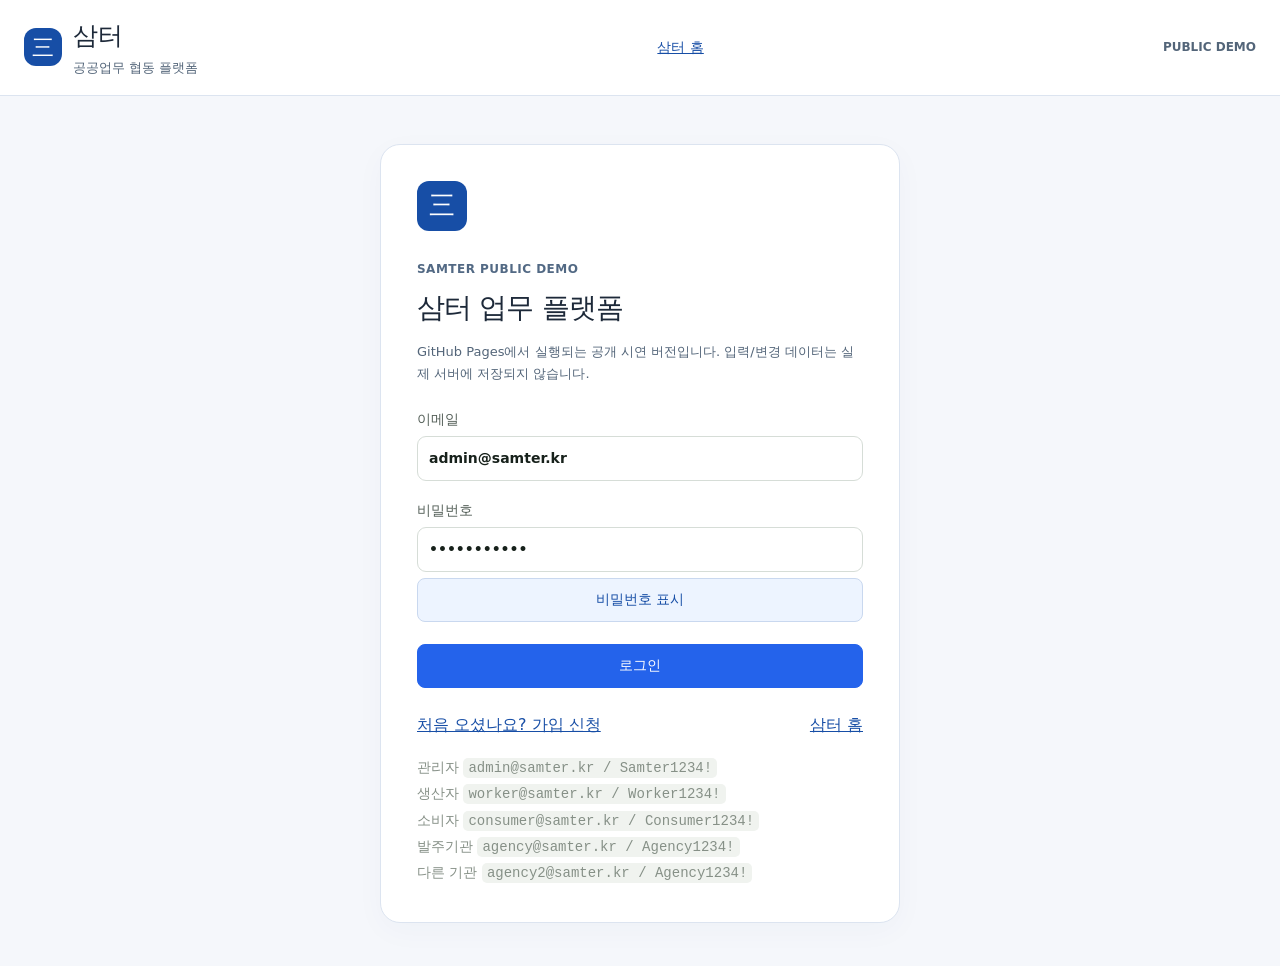
==== commit b7273d76: "feat: redesign public portal interactions" ====
--- a/app.html
+++ b/app.html
@@ -18,7 +18,9 @@
   <link rel="stylesheet" href="./phase13_demo.css">
   <link rel="stylesheet" href="./phase14_demo.css">
   <link rel="stylesheet" href="./phase15_demo.css">
-</head>
+  <link rel="stylesheet" href="./portal.css">
+  <script src="./portal.js" defer></script>
+</head>
 <body>
   <header class="topbar">
     <div class="brand"><div class="brand-mark">三</div><div><strong>삼터</strong><span>공공업무 협동 플랫폼</span></div></div>
--- a/portal.css
+++ b/portal.css
@@ -0,0 +1,19 @@
+/* Shared Samter service design. Loaded after feature styles. */
+.site-header .site-nav .nav-login{color:#fff}.ui-portal .ui-shortcut-grid{grid-template-columns:repeat(4,minmax(0,1fr))}@media(max-width:700px){.ui-portal .ui-shortcut-grid{grid-template-columns:repeat(2,minmax(0,1fr))}}
+@media(max-width:900px){.view-shell>.sidebar{display:block}}
+.ui-dialog{width:min(640px,calc(100vw - 32px));max-height:85dvh;overflow:auto;border:1px solid #dce4f0;border-radius:18px;padding:28px;box-shadow:0 24px 80px #173b7040;color:#1d2939}.ui-dialog::backdrop{background:#10233a80;backdrop-filter:blur(3px)}.ui-dialog-heading{display:flex;align-items:center;justify-content:space-between;gap:16px}.ui-dialog-heading h2{margin:0;font-size:22px}.ui-dialog-help{font-size:14px;color:#536579;margin-bottom:24px}.ui-dialog form{display:grid;gap:16px}.ui-open-form{margin:8px 0}.ui-dialog input:not([type=radio]):not([type=checkbox]),.ui-dialog select,.ui-dialog textarea{width:100%}.ui-dialog label{display:grid;gap:6px}.ui-dialog .btn{white-space:normal}
+:root{--green-900:#174ea6;--green-700:#2463eb;--green-100:#eaf2ff;--navy:#173b70;--navy-2:#174ea6;--teal:#2463eb;--teal-soft:#edf4ff;--ink:#1d2939;--muted:#536579;--line:#dce4f0;--soft:#f5f7fb;--ui-blue:#2463eb}
+html{scroll-padding-top:110px}body{background:#f5f7fb;color:#1d2939;font-family:Pretendard,"Noto Sans KR",system-ui,sans-serif;font-size:16px;line-height:1.6}
+[hidden]{display:none!important}*{box-sizing:border-box}button,a,input,select,textarea{-webkit-tap-highlight-color:transparent}button,input,select,textarea{font:inherit}button{cursor:pointer}button:disabled{cursor:wait;opacity:.65}
+:focus-visible{outline:3px solid #2463eb;outline-offset:3px}input:focus,select:focus,textarea:focus{border-color:#2463eb;box-shadow:0 0 0 3px #2463eb20}input:not([type=radio]):not([type=checkbox]),select{min-height:44px}input[type=radio],input[type=checkbox]{width:20px;height:20px;min-width:20px;flex:0 0 20px;accent-color:#2463eb;padding:0;margin:3px 0}textarea{min-height:104px}label{font-size:14px!important}
+.btn,.button,.submit-button,.login-link,.nav-login{min-height:44px;display:inline-flex;align-items:center;justify-content:center;gap:8px;border-radius:8px;padding:10px 18px;font-size:14px;line-height:1.5;text-decoration:none}
+.btn-primary,.button.primary,.submit-button,.nav-login{background:#2463eb;color:#fff;border:1px solid #2463eb}.btn-primary:hover,.button.primary:hover,.submit-button:hover{background:#174ea6}.btn-secondary,.button.secondary{background:#fff;color:#174ea6;border:1px solid #c9d8ef}.btn-small{min-height:40px;padding:8px 12px}
+.topbar,.site-header,.join-header{height:auto;min-height:88px;padding:16px max(24px,calc((100vw - 1400px)/2));background:#fff;border-bottom:1px solid var(--line);gap:20px;z-index:30}.brand-mark,.brand-symbol,.join-brand>span,.login-emblem{background:#174ea6;border-radius:12px}.brand strong,.brand-copy strong{font-size:25px}.brand span,.brand-copy small{font-size:13px}.site-nav{flex-wrap:wrap;gap:22px}.site-nav a{font-size:15px}.topbar .brand{cursor:pointer}.session-area{flex-wrap:wrap}
+.ui-skip{position:fixed;top:-100px;left:20px;z-index:100;background:#fff;padding:12px}.ui-skip:focus{top:8px}.ui-home{color:#174ea6;font-size:14px;white-space:nowrap}
+.view-shell{max-width:1500px;margin:auto;grid-template-columns:245px minmax(0,1fr)}.sidebar{background:#fff;padding:24px 16px;border-color:var(--line)}.sidebar-label{font-size:14px;letter-spacing:0}.side-link{min-height:44px;font-size:14px;color:#344054;border-radius:8px;margin:2px 0}.side-link:hover,.side-link.active{background:#eaf2ff;color:#174ea6;box-shadow:none}.side-link.active{box-shadow:inset 3px 0 #2463eb}.ui-menu-heading{font-size:12px;color:#63758c;font-weight:800;margin:22px 12px 7px}.ui-menu-search{width:100%;margin:8px 0}.ui-menu-toggle{display:none}.content{padding:32px;min-width:0}.page-heading h1,.producer-hero h1{font-size:28px;line-height:1.35}.page-heading{gap:16px;flex-wrap:wrap}.eyebrow{font-size:12px;color:#526984;letter-spacing:.04em}
+.panel,.metric-card,.work-card,.consumer-card,.join-card,[class$="-order-card"],[class$="-service-card"],.phase15b-project-card{border-color:var(--line);border-radius:16px;box-shadow:0 2px 6px #173b7005}.panel{padding:24px}.table-panel{padding:0}.table-panel .section-head{padding:24px 24px 0}table{font-size:14px}th{background:#f0f5fb;color:#405571;white-space:nowrap}td,th{padding:14px 16px!important}td{line-height:1.6}.table-wrap{max-width:100%;overflow:auto}.table-wrap:focus-visible{outline-offset:-3px}.metric-card{min-height:130px}.metric-card strong{font-size:30px}.metric-card span,.metric-card small{font-size:14px}.summary-panel{overflow:auto}.status{font-size:13px!important}.stack-form{gap:18px}.split-layout,.task-layout{grid-template-columns:minmax(260px,320px) minmax(0,1fr)}
+.producer-page,.consumer-page,.phase15a-consumer-page,.phase15b-agency-page{width:100%;max-width:1400px;padding:32px;margin:0 auto}.producer-hero,.phase15a-hero,.phase15b-hero{background:#eaf3ff!important;color:#173b70!important;border:1px solid #dce8fb;border-radius:16px;padding:28px;margin-bottom:24px}.producer-hero p,.phase15a-hero p,.phase15b-hero p{color:#536579}.ui-shortcuts{background:#e9f3ff;border:1px solid #d5e7ff;padding:24px;border-radius:16px;margin:0 0 24px}.ui-shortcuts h2{font-size:20px;margin:0 0 6px}.ui-shortcuts p{font-size:14px;color:#536579;margin:0 0 16px}.ui-shortcut-grid{display:grid;grid-template-columns:repeat(auto-fit,minmax(145px,1fr));gap:12px}.ui-shortcut-grid button,.ui-shortcut-grid a{background:white;border:1px solid #e1e9f5;border-radius:10px;text-align:left;padding:18px;color:#173b70;font-weight:700;min-height:64px;text-decoration:none}.ui-shortcut-grid button:hover,.ui-shortcut-grid a:hover{border-color:#2463eb;background:#f8fbff}.ui-breadcrumb{color:#526984;font-size:14px;margin-bottom:16px}.ui-section-nav{display:flex;gap:8px;flex-wrap:wrap;margin:0 0 24px}.ui-section-nav a{background:#fff;border:1px solid #c9d8ef;padding:10px 16px;border-radius:24px;color:#174ea6;text-decoration:none}.ui-filter{padding:12px 0;display:flex;gap:12px;align-items:center;flex-wrap:wrap}.ui-filter input{width:260px;max-width:100%}.ui-filter span{font-size:13px;color:#536579}.ui-table-empty{padding:16px;color:#536579;background:#f5f7fb}.ui-password-toggle{background:#edf4ff;border:1px solid #c9d8ef;border-radius:8px;padding:8px 12px;color:#174ea6;min-height:44px}.ui-login-links{display:flex;justify-content:space-between;gap:16px;margin-top:24px}.ui-login-links a{color:#174ea6;text-decoration:underline}.login-page{padding:48px 20px;background:#f5f7fb;min-height:calc(100vh - 90px)}.login-card{width:min(100%,520px);border:1px solid var(--line);border-radius:20px;padding:36px;box-shadow:0 8px 30px #173b7008}.login-help{font-size:14px;line-height:1.8}.login-card h1{font-size:28px}.notice{z-index:100;font-size:15px}.type-grid{grid-auto-rows:1fr}.type-grid label{min-height:100px;display:flex;gap:16px;align-items:center!important;padding:18px!important}.type-grid label span{flex:1}.type-grid label strong{font-size:15px}.type-grid label small{font-size:13px;line-height:1.6}.join-layout{margin-top:32px}.join-intro h1{font-size:32px}.join-notice{background:#eaf3ff;color:#173b70}.join-flow span{background:#eaf3ff;color:#174ea6}.join-result{scroll-margin-top:110px}
+.ui-portal{max-width:1400px;margin:32px auto;padding:0 24px}.ui-portal-title{font-size:32px;letter-spacing:-.04em;margin:0 0 8px}.ui-portal-lead{color:#536579;margin:0 0 24px}.ui-portal-grid{display:grid;grid-template-columns:2fr 1fr;gap:24px}.ui-portal .ui-shortcuts{margin:0}.ui-welcome{background:#fff;border:1px solid var(--line);border-radius:16px;padding:28px}.ui-welcome h2{font-size:22px;margin:0 0 12px}.ui-welcome p{color:#536579}.ui-welcome .button{display:flex;margin-top:12px}.ui-service-search{display:block;background:white;border:2px solid #2463eb;border-radius:32px;padding:8px 24px;margin:24px 0;width:min(100%,760px)}.ui-service-search input{border:0;box-shadow:none;width:100%;background:transparent}.ui-service-search span{font-size:13px;color:#526984}.hero{display:none}.trust-strip{margin-top:24px}.section{padding-top:48px;padding-bottom:48px}.feature-grid article{border:1px solid var(--line);border-radius:16px}.ui-form-error{color:#b42318;font-size:14px;margin:4px 0}.ui-step-note{background:#eaf3ff;padding:14px;border-radius:8px;margin-bottom:16px;color:#173b70}
+@media(max-width:1000px){.metric-grid{grid-template-columns:repeat(2,minmax(0,1fr))}.split-layout,.task-layout{grid-template-columns:1fr}.site-header{align-items:flex-start;flex-direction:column}.site-nav{gap:16px}.ui-portal-grid{grid-template-columns:1fr}.summary-panel{grid-template-columns:repeat(3,1fr)}}
+@media(max-width:700px){.topbar,.join-header,.site-header{padding:14px 16px;min-height:76px}.brand span,.brand-copy small{font-size:11px}.brand strong{font-size:21px}.session-area{font-size:12px;gap:8px}.view-shell{display:block}.sidebar{border-bottom:1px solid var(--line);padding:12px 16px}.ui-menu-toggle{display:block;width:100%;min-height:44px;text-align:left;background:#edf4ff;border:1px solid var(--line);border-radius:8px;color:#174ea6;padding:10px}.sidebar:not(.ui-menu-open)>:not(.ui-menu-toggle){display:none}.content,.producer-page,.consumer-page,.phase15a-consumer-page,.phase15b-agency-page{padding:20px 16px}.page-heading h1,.producer-hero h1{font-size:24px}.ui-portal{padding:0 16px;margin:24px auto}.ui-portal-title{font-size:26px}.ui-shortcuts,.ui-welcome,.panel{padding:20px}.table-panel{padding:0}.ui-shortcut-grid{grid-template-columns:repeat(2,minmax(0,1fr))}.ui-shortcut-grid button,.ui-shortcut-grid a{padding:14px;font-size:14px}.join-layout{grid-template-columns:1fr;width:auto;margin:24px 16px;gap:24px}.join-intro h1{font-size:28px}.join-flow{margin:20px 0}.join-card{padding:20px}.login-card{padding:24px}.login-page{padding:28px 16px}.producer-hero,.phase15a-hero,.phase15b-hero{padding:20px;display:block}.metric-card{padding:16px;min-height:110px}.metric-card strong{font-size:26px}.section-head{flex-wrap:wrap}.type-grid label{padding:12px!important;gap:10px}.type-grid label strong{font-size:14px}.ui-section-nav{gap:6px}.ui-section-nav a{font-size:14px}.ui-service-search{padding:8px 16px}.site-nav{gap:12px}.site-nav a{font-size:14px}.ui-home{font-size:12px}.table-wrap table{min-width:600px}}
+@media(prefers-reduced-motion:reduce){html{scroll-behavior:auto}*{transition:none!important;animation:none!important}}
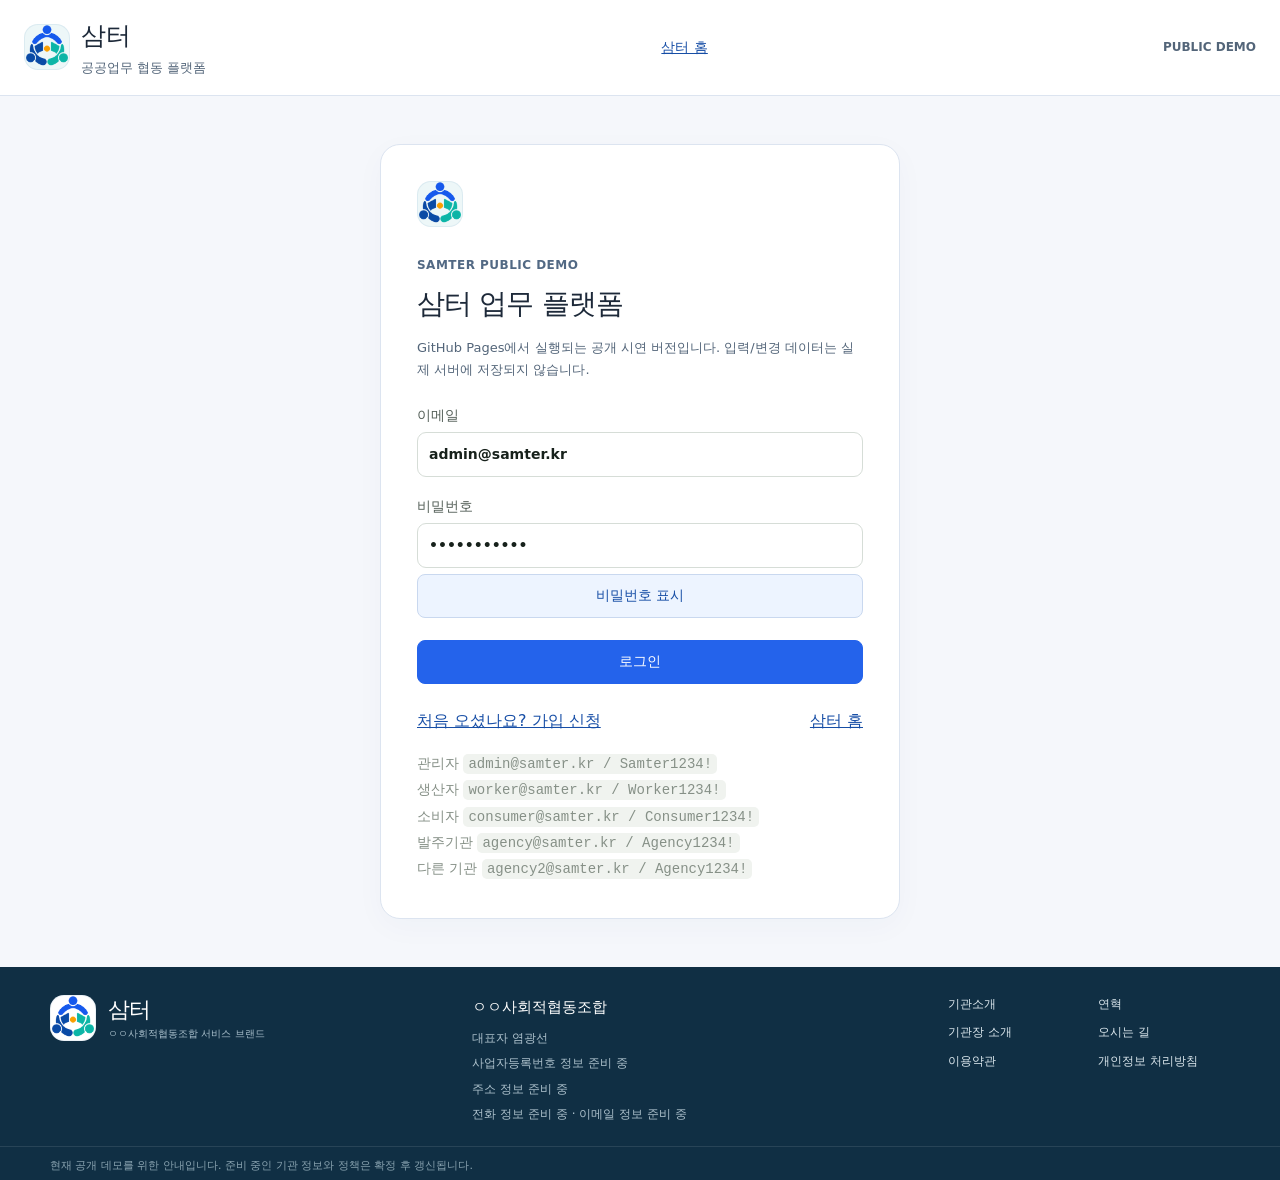
==== commit 769140b0: "feat: add institution pages and refreshed Samter identity" ====
--- a/app.html
+++ b/app.html
@@ -18,8 +18,11 @@
   <link rel="stylesheet" href="./phase13_demo.css">
   <link rel="stylesheet" href="./phase14_demo.css">
   <link rel="stylesheet" href="./phase15_demo.css">
+  <link rel="stylesheet" href="./document_demo.css">
   <link rel="stylesheet" href="./portal.css">
+  <link rel="stylesheet" href="./site_info.css">
   <script src="./portal.js" defer></script>
+  <script type="module" src="./site_info.js"></script>
 </head>
 <body>
   <header class="topbar">
@@ -38,5 +41,7 @@
   <script src="./phase14_demo.js"></script>
   <script src="./phase15_model.js"></script>
   <script src="./phase15_demo.js"></script>
-</body>
+  <script src="./document_model.js"></script>
+  <script src="./document_demo.js"></script>
+</body>
 </html>
--- a/phase15_demo.css
+++ b/phase15_demo.css
@@ -10,7 +10,28 @@
 .p15-status { display: inline-block; padding: 5px 9px; border-radius: 8px; background: #eef5f1; font-size: 13px; }
 .p15 small { display: block; line-height: 1.6; color: #52665b; }
 .p15 progress { width: 100%; accent-color: #28775b; }
+.p15-card .eyebrow { display: block; margin-bottom: 8px; }
+.p15-card > small { margin: 8px 0; }
+.p15-detail { margin: 18px 0; padding: clamp(20px, 4vw, 44px); border: 1px solid #dce5e1; border-radius: 18px; background: #fff; }
+.p15-detail > header { padding-bottom: 24px; border-bottom: 1px solid #dce5e1; }
+.p15-detail > header h2 { max-width: 780px; margin: 10px 0; font-size: clamp(28px, 4vw, 46px); line-height: 1.16; letter-spacing: -.04em; }
+.p15-detail > header p { color: #52665b; }
+.p15-detail-body { display: grid; grid-template-columns: minmax(0, 1fr) 260px; gap: 32px; padding: 28px 0; }
+.p15-detail-body section p { max-width: 760px; color: #344b55; font-size: 16px; line-height: 1.9; }
+.p15-detail-body aside { height: max-content; padding: 20px; border-radius: 14px; background: #eef4ff; }
+.p15-detail-body aside span, .p15-detail-body aside strong { display: block; }
+.p15-detail-body aside strong { margin: 8px 0 16px; font-size: 24px; }
+.p15-attachments { display: grid; gap: 10px; margin: 12px 0 24px; }
+.p15-attachments article { display: flex; flex-wrap: wrap; align-items: center; justify-content: space-between; gap: 12px; padding: 14px 16px; border: 1px solid #dce5e1; border-radius: 10px; background: #f9fbfc; }
+.p15-attachments small { margin-top: 3px; }
+.p15-empty { color: #65766f; }
+.p15-entry-dialog { width: min(680px, calc(100vw - 32px)); max-height: calc(100vh - 32px); }
+.p15-entry-dialog form { display: grid; gap: 14px; }
+.p15-entry-dialog label { display: grid; gap: 6px; font-weight: 700; }
+.p15-entry-dialog input, .p15-entry-dialog select, .p15-entry-dialog textarea { width: 100%; padding: 10px; border: 1px solid #cbd8d1; border-radius: 7px; font: inherit; }
+.p15-entry-dialog textarea { resize: vertical; }
 @media (max-width: 600px) { .p15 .panel { padding: 16px; } .p15-grid { grid-template-columns: 1fr; } .login-help { overflow-wrap: anywhere; } }
+@media (max-width: 700px) { .p15-detail-body { grid-template-columns: 1fr; } .p15-detail > header h2 { font-size: 28px; } }
 @media print {
   body.p15-print .topbar, body.p15-print .sidebar, body.p15-print .p15-actions, body.p15-print #notice { display: none !important; }
   body.p15-print .view-shell { display: block; }
--- a/document_demo.css
+++ b/document_demo.css
@@ -0,0 +1,30 @@
+.document-vault { max-width: 1200px; margin: 0 auto; }
+.document-demo-note { margin: 18px 0 24px; padding: 16px 18px; border-left: 4px solid #2463eb; border-radius: 0 10px 10px 0; background: #eef4ff; color: #344b68; line-height: 1.65; }
+.document-toolbar { display: flex; flex-wrap: wrap; gap: 10px; margin-bottom: 20px; }
+.document-summary { display: grid; grid-template-columns: repeat(3, minmax(0, 1fr)); gap: 12px; margin-bottom: 20px; }
+.document-summary article { padding: 18px; border: 1px solid #dce4f0; border-radius: 14px; background: #fff; }
+.document-summary span, .document-meta, .document-history { color: #607087; font-size: 13px; }
+.document-summary strong { display: block; margin-top: 4px; font-size: 24px; }
+.document-grid { display: grid; grid-template-columns: repeat(auto-fit, minmax(280px, 1fr)); gap: 14px; }
+.document-card { display: flex; min-width: 0; flex-direction: column; gap: 10px; padding: 20px; border: 1px solid #dce4f0; border-radius: 14px; background: #fff; }
+.document-card h3 { margin: 0; overflow-wrap: anywhere; font-size: 18px; }
+.document-card p { margin: 0; line-height: 1.55; }
+.document-card-head, .document-card-actions { display: flex; flex-wrap: wrap; align-items: flex-start; justify-content: space-between; gap: 8px; }
+.document-card-actions { justify-content: flex-start; margin-top: auto; }
+.document-status { display: inline-flex; align-items: center; min-height: 28px; padding: 4px 9px; border-radius: 999px; background: #edf2f7; color: #3e5066; font-size: 12px; font-weight: 700; }
+.document-status-approved, .document-status-published { background: #e9f7ef; color: #17643a; }
+.document-status-submitted { background: #eaf2ff; color: #174ea6; }
+.document-status-revision_required { background: #fff2e5; color: #9a4b00; }
+.document-empty { padding: 36px 20px; border: 1px dashed #bdcad9; border-radius: 14px; color: #607087; text-align: center; }
+.document-dialog { width: min(560px, calc(100vw - 32px)); border: 0; border-radius: 16px; padding: 0; box-shadow: 0 22px 70px rgba(25, 45, 75, .24); }
+.document-dialog::backdrop { background: rgba(15, 31, 52, .5); }
+.document-dialog form { display: grid; gap: 16px; padding: 24px; }
+.document-dialog h2 { margin: 0; }
+.document-dialog label { display: grid; gap: 7px; font-weight: 700; }
+.document-dialog select, .document-dialog input[type=file] { width: 100%; padding: 11px; border: 1px solid #bdcad9; border-radius: 8px; background: #fff; }
+.document-dialog-actions { display: flex; justify-content: flex-end; gap: 8px; }
+@media (max-width: 700px) {
+  .document-summary { grid-template-columns: 1fr; }
+  .document-grid { grid-template-columns: 1fr; }
+  .document-card { padding: 16px; }
+}
--- a/portal.css
+++ b/portal.css
@@ -5,7 +5,7 @@
 :root{--green-900:#174ea6;--green-700:#2463eb;--green-100:#eaf2ff;--navy:#173b70;--navy-2:#174ea6;--teal:#2463eb;--teal-soft:#edf4ff;--ink:#1d2939;--muted:#536579;--line:#dce4f0;--soft:#f5f7fb;--ui-blue:#2463eb}
 html{scroll-padding-top:110px}body{background:#f5f7fb;color:#1d2939;font-family:Pretendard,"Noto Sans KR",system-ui,sans-serif;font-size:16px;line-height:1.6}
 [hidden]{display:none!important}*{box-sizing:border-box}button,a,input,select,textarea{-webkit-tap-highlight-color:transparent}button,input,select,textarea{font:inherit}button{cursor:pointer}button:disabled{cursor:wait;opacity:.65}
-:focus-visible{outline:3px solid #2463eb;outline-offset:3px}input:focus,select:focus,textarea:focus{border-color:#2463eb;box-shadow:0 0 0 3px #2463eb20}input:not([type=radio]):not([type=checkbox]),select{min-height:44px}input[type=radio],input[type=checkbox]{width:20px;height:20px;min-width:20px;flex:0 0 20px;accent-color:#2463eb;padding:0;margin:3px 0}textarea{min-height:104px}label{font-size:14px!important}
+:focus-visible{outline:3px solid #2463eb;outline-offset:3px}#app [tabindex="-1"]:focus{outline:none}input:focus,select:focus,textarea:focus{border-color:#2463eb;box-shadow:0 0 0 3px #2463eb20}input:not([type=radio]):not([type=checkbox]),select{min-height:44px}input[type=radio],input[type=checkbox]{width:20px;height:20px;min-width:20px;flex:0 0 20px;accent-color:#2463eb;padding:0;margin:3px 0}textarea{min-height:104px}label{font-size:14px!important}
 .btn,.button,.submit-button,.login-link,.nav-login{min-height:44px;display:inline-flex;align-items:center;justify-content:center;gap:8px;border-radius:8px;padding:10px 18px;font-size:14px;line-height:1.5;text-decoration:none}
 .btn-primary,.button.primary,.submit-button,.nav-login{background:#2463eb;color:#fff;border:1px solid #2463eb}.btn-primary:hover,.button.primary:hover,.submit-button:hover{background:#174ea6}.btn-secondary,.button.secondary{background:#fff;color:#174ea6;border:1px solid #c9d8ef}.btn-small{min-height:40px;padding:8px 12px}
 .topbar,.site-header,.join-header{height:auto;min-height:88px;padding:16px max(24px,calc((100vw - 1400px)/2));background:#fff;border-bottom:1px solid var(--line);gap:20px;z-index:30}.brand-mark,.brand-symbol,.join-brand>span,.login-emblem{background:#174ea6;border-radius:12px}.brand strong,.brand-copy strong{font-size:25px}.brand span,.brand-copy small{font-size:13px}.site-nav{flex-wrap:wrap;gap:22px}.site-nav a{font-size:15px}.topbar .brand{cursor:pointer}.session-area{flex-wrap:wrap}
@@ -13,7 +13,8 @@
 .view-shell{max-width:1500px;margin:auto;grid-template-columns:245px minmax(0,1fr)}.sidebar{background:#fff;padding:24px 16px;border-color:var(--line)}.sidebar-label{font-size:14px;letter-spacing:0}.side-link{min-height:44px;font-size:14px;color:#344054;border-radius:8px;margin:2px 0}.side-link:hover,.side-link.active{background:#eaf2ff;color:#174ea6;box-shadow:none}.side-link.active{box-shadow:inset 3px 0 #2463eb}.ui-menu-heading{font-size:12px;color:#63758c;font-weight:800;margin:22px 12px 7px}.ui-menu-search{width:100%;margin:8px 0}.ui-menu-toggle{display:none}.content{padding:32px;min-width:0}.page-heading h1,.producer-hero h1{font-size:28px;line-height:1.35}.page-heading{gap:16px;flex-wrap:wrap}.eyebrow{font-size:12px;color:#526984;letter-spacing:.04em}
 .panel,.metric-card,.work-card,.consumer-card,.join-card,[class$="-order-card"],[class$="-service-card"],.phase15b-project-card{border-color:var(--line);border-radius:16px;box-shadow:0 2px 6px #173b7005}.panel{padding:24px}.table-panel{padding:0}.table-panel .section-head{padding:24px 24px 0}table{font-size:14px}th{background:#f0f5fb;color:#405571;white-space:nowrap}td,th{padding:14px 16px!important}td{line-height:1.6}.table-wrap{max-width:100%;overflow:auto}.table-wrap:focus-visible{outline-offset:-3px}.metric-card{min-height:130px}.metric-card strong{font-size:30px}.metric-card span,.metric-card small{font-size:14px}.summary-panel{overflow:auto}.status{font-size:13px!important}.stack-form{gap:18px}.split-layout,.task-layout{grid-template-columns:minmax(260px,320px) minmax(0,1fr)}
 .producer-page,.consumer-page,.phase15a-consumer-page,.phase15b-agency-page{width:100%;max-width:1400px;padding:32px;margin:0 auto}.producer-hero,.phase15a-hero,.phase15b-hero{background:#eaf3ff!important;color:#173b70!important;border:1px solid #dce8fb;border-radius:16px;padding:28px;margin-bottom:24px}.producer-hero p,.phase15a-hero p,.phase15b-hero p{color:#536579}.ui-shortcuts{background:#e9f3ff;border:1px solid #d5e7ff;padding:24px;border-radius:16px;margin:0 0 24px}.ui-shortcuts h2{font-size:20px;margin:0 0 6px}.ui-shortcuts p{font-size:14px;color:#536579;margin:0 0 16px}.ui-shortcut-grid{display:grid;grid-template-columns:repeat(auto-fit,minmax(145px,1fr));gap:12px}.ui-shortcut-grid button,.ui-shortcut-grid a{background:white;border:1px solid #e1e9f5;border-radius:10px;text-align:left;padding:18px;color:#173b70;font-weight:700;min-height:64px;text-decoration:none}.ui-shortcut-grid button:hover,.ui-shortcut-grid a:hover{border-color:#2463eb;background:#f8fbff}.ui-breadcrumb{color:#526984;font-size:14px;margin-bottom:16px}.ui-section-nav{display:flex;gap:8px;flex-wrap:wrap;margin:0 0 24px}.ui-section-nav a{background:#fff;border:1px solid #c9d8ef;padding:10px 16px;border-radius:24px;color:#174ea6;text-decoration:none}.ui-filter{padding:12px 0;display:flex;gap:12px;align-items:center;flex-wrap:wrap}.ui-filter input{width:260px;max-width:100%}.ui-filter span{font-size:13px;color:#536579}.ui-table-empty{padding:16px;color:#536579;background:#f5f7fb}.ui-password-toggle{background:#edf4ff;border:1px solid #c9d8ef;border-radius:8px;padding:8px 12px;color:#174ea6;min-height:44px}.ui-login-links{display:flex;justify-content:space-between;gap:16px;margin-top:24px}.ui-login-links a{color:#174ea6;text-decoration:underline}.login-page{padding:48px 20px;background:#f5f7fb;min-height:calc(100vh - 90px)}.login-card{width:min(100%,520px);border:1px solid var(--line);border-radius:20px;padding:36px;box-shadow:0 8px 30px #173b7008}.login-help{font-size:14px;line-height:1.8}.login-card h1{font-size:28px}.notice{z-index:100;font-size:15px}.type-grid{grid-auto-rows:1fr}.type-grid label{min-height:100px;display:flex;gap:16px;align-items:center!important;padding:18px!important}.type-grid label span{flex:1}.type-grid label strong{font-size:15px}.type-grid label small{font-size:13px;line-height:1.6}.join-layout{margin-top:32px}.join-intro h1{font-size:32px}.join-notice{background:#eaf3ff;color:#173b70}.join-flow span{background:#eaf3ff;color:#174ea6}.join-result{scroll-margin-top:110px}
+.role-view-shell .producer-page,.role-view-shell #phase15-portal{max-width:none;margin:0;padding:32px}.role-view-shell .p15{max-width:none;margin:0}.role-view-shell .producer-hero [data-phase15-demo]{display:none}.role-view-shell .worker-section,.role-view-shell .p15 .panel{scroll-margin-top:112px}.role-sidebar{min-height:calc(100vh - 88px)}.p15-note{background:#eef4ff!important;border-left-color:#2463eb!important;color:#344b68;border-radius:0 10px 10px 0}.p15-card{border-color:#dce4f0!important;border-radius:16px!important}.p15-status{background:#eaf2ff!important;color:#174ea6}.p15 progress{accent-color:#2463eb!important}
 .ui-portal{max-width:1400px;margin:32px auto;padding:0 24px}.ui-portal-title{font-size:32px;letter-spacing:-.04em;margin:0 0 8px}.ui-portal-lead{color:#536579;margin:0 0 24px}.ui-portal-grid{display:grid;grid-template-columns:2fr 1fr;gap:24px}.ui-portal .ui-shortcuts{margin:0}.ui-welcome{background:#fff;border:1px solid var(--line);border-radius:16px;padding:28px}.ui-welcome h2{font-size:22px;margin:0 0 12px}.ui-welcome p{color:#536579}.ui-welcome .button{display:flex;margin-top:12px}.ui-service-search{display:block;background:white;border:2px solid #2463eb;border-radius:32px;padding:8px 24px;margin:24px 0;width:min(100%,760px)}.ui-service-search input{border:0;box-shadow:none;width:100%;background:transparent}.ui-service-search span{font-size:13px;color:#526984}.hero{display:none}.trust-strip{margin-top:24px}.section{padding-top:48px;padding-bottom:48px}.feature-grid article{border:1px solid var(--line);border-radius:16px}.ui-form-error{color:#b42318;font-size:14px;margin:4px 0}.ui-step-note{background:#eaf3ff;padding:14px;border-radius:8px;margin-bottom:16px;color:#173b70}
 @media(max-width:1000px){.metric-grid{grid-template-columns:repeat(2,minmax(0,1fr))}.split-layout,.task-layout{grid-template-columns:1fr}.site-header{align-items:flex-start;flex-direction:column}.site-nav{gap:16px}.ui-portal-grid{grid-template-columns:1fr}.summary-panel{grid-template-columns:repeat(3,1fr)}}
-@media(max-width:700px){.topbar,.join-header,.site-header{padding:14px 16px;min-height:76px}.brand span,.brand-copy small{font-size:11px}.brand strong{font-size:21px}.session-area{font-size:12px;gap:8px}.view-shell{display:block}.sidebar{border-bottom:1px solid var(--line);padding:12px 16px}.ui-menu-toggle{display:block;width:100%;min-height:44px;text-align:left;background:#edf4ff;border:1px solid var(--line);border-radius:8px;color:#174ea6;padding:10px}.sidebar:not(.ui-menu-open)>:not(.ui-menu-toggle){display:none}.content,.producer-page,.consumer-page,.phase15a-consumer-page,.phase15b-agency-page{padding:20px 16px}.page-heading h1,.producer-hero h1{font-size:24px}.ui-portal{padding:0 16px;margin:24px auto}.ui-portal-title{font-size:26px}.ui-shortcuts,.ui-welcome,.panel{padding:20px}.table-panel{padding:0}.ui-shortcut-grid{grid-template-columns:repeat(2,minmax(0,1fr))}.ui-shortcut-grid button,.ui-shortcut-grid a{padding:14px;font-size:14px}.join-layout{grid-template-columns:1fr;width:auto;margin:24px 16px;gap:24px}.join-intro h1{font-size:28px}.join-flow{margin:20px 0}.join-card{padding:20px}.login-card{padding:24px}.login-page{padding:28px 16px}.producer-hero,.phase15a-hero,.phase15b-hero{padding:20px;display:block}.metric-card{padding:16px;min-height:110px}.metric-card strong{font-size:26px}.section-head{flex-wrap:wrap}.type-grid label{padding:12px!important;gap:10px}.type-grid label strong{font-size:14px}.ui-section-nav{gap:6px}.ui-section-nav a{font-size:14px}.ui-service-search{padding:8px 16px}.site-nav{gap:12px}.site-nav a{font-size:14px}.ui-home{font-size:12px}.table-wrap table{min-width:600px}}
+@media(max-width:700px){.topbar,.join-header,.site-header{padding:14px 16px;min-height:76px}.brand span,.brand-copy small{font-size:11px}.brand strong{font-size:21px}.session-area{font-size:12px;gap:8px}.view-shell{display:block}.sidebar{border-bottom:1px solid var(--line);padding:12px 16px}.role-sidebar{min-height:0}.ui-menu-toggle{display:block;width:100%;min-height:44px;text-align:left;background:#edf4ff;border:1px solid var(--line);border-radius:8px;color:#174ea6;padding:10px}.sidebar:not(.ui-menu-open)>:not(.ui-menu-toggle){display:none}.content,.producer-page,.consumer-page,.phase15a-consumer-page,.phase15b-agency-page{padding:20px 16px}.page-heading h1,.producer-hero h1{font-size:24px}.ui-portal{padding:0 16px;margin:24px auto}.ui-portal-title{font-size:26px}.ui-shortcuts,.ui-welcome,.panel{padding:20px}.table-panel{padding:0}.ui-shortcut-grid{grid-template-columns:repeat(2,minmax(0,1fr))}.ui-shortcut-grid button,.ui-shortcut-grid a{padding:14px;font-size:14px}.join-layout{grid-template-columns:1fr;width:auto;margin:24px 16px;gap:24px}.join-intro h1{font-size:28px}.join-flow{margin:20px 0}.join-card{padding:20px}.login-card{padding:24px}.login-page{padding:28px 16px}.producer-hero,.phase15a-hero,.phase15b-hero{padding:20px;display:block}.metric-card{padding:16px;min-height:110px}.metric-card strong{font-size:26px}.section-head{flex-wrap:wrap}.type-grid label{padding:12px!important;gap:10px}.type-grid label strong{font-size:14px}.ui-section-nav{gap:6px}.ui-section-nav a{font-size:14px}.ui-service-search{padding:8px 16px}.site-nav{gap:12px}.site-nav a{font-size:14px}.ui-home{font-size:12px}.table-wrap table{min-width:600px}}
 @media(prefers-reduced-motion:reduce){html{scroll-behavior:auto}*{transition:none!important;animation:none!important}}
--- a/site_info.css
+++ b/site_info.css
@@ -0,0 +1,149 @@
+:root {
+  --samter-blue: #165f9e;
+  --samter-blue-deep: #123754;
+  --samter-teal: #168c83;
+  --samter-orange: #ed8c3c;
+  --samter-ink: #162632;
+  --samter-muted: #63747f;
+  --samter-line: #dce6e9;
+  --samter-soft: #f3f8f8;
+  --samter-max: 1180px;
+}
+
+.samter-logo-frame,
+.samter-legacy-mark {
+  display: grid !important;
+  place-items: center;
+  flex: 0 0 auto;
+  width: 46px !important;
+  height: 46px !important;
+  padding: 2px !important;
+  overflow: visible !important;
+  border: 0 !important;
+  border-radius: 14px !important;
+  color: transparent !important;
+  background: #edf7f8 !important;
+  box-shadow: inset 0 0 0 1px rgba(22, 95, 158, .08);
+}
+
+.samter-logo-image { display: block; width: 100%; height: 100%; object-fit: contain; transform: scale(1.18); }
+.samter-wordmark { display: flex; flex-direction: column; min-width: 0; line-height: 1.15; }
+.samter-wordmark strong { color: var(--samter-blue-deep); font-size: 22px; font-weight: 900; letter-spacing: -.045em; }
+.samter-wordmark small { margin-top: 5px; color: var(--samter-muted); font-size: 10px; font-weight: 650; white-space: nowrap; }
+.brand-symbol.samter-legacy-mark,
+.brand-mark.samter-legacy-mark,
+.join-brand > .samter-legacy-mark { font-size: 0 !important; }
+
+.samter-global-header {
+  position: sticky;
+  top: 0;
+  z-index: 40;
+  min-height: 78px;
+  display: flex;
+  align-items: center;
+  justify-content: space-between;
+  gap: 28px;
+  padding: 12px max(24px, calc((100vw - var(--samter-max)) / 2));
+  border-bottom: 1px solid var(--samter-line);
+  background: rgba(255, 255, 255, .96);
+  backdrop-filter: blur(14px);
+}
+
+.samter-global-brand,
+.samter-footer-brand a { display: inline-flex; align-items: center; gap: 12px; color: inherit; text-decoration: none; }
+.samter-global-nav { display: flex; align-items: center; justify-content: flex-end; gap: 22px; }
+.samter-global-nav a { color: #405663; font-size: 13px; font-weight: 750; text-decoration: none; }
+.samter-global-nav a:hover,
+.samter-global-nav a[aria-current="page"] { color: var(--samter-teal); }
+.samter-global-nav .samter-platform-link { padding: 10px 15px; border-radius: 9px; color: #fff; background: var(--samter-blue-deep); }
+
+.samter-institution-footer { color: #dbe7ed; background: #102f44; }
+.samter-footer-inner { width: min(var(--samter-max), calc(100% - 48px)); margin: 0 auto; padding: 46px 0 34px; display: grid; grid-template-columns: 1.05fr 1.2fr .8fr; gap: 52px; }
+.samter-footer-brand .samter-logo-frame { background: #fff !important; }
+.samter-footer-brand .samter-wordmark strong { color: #fff; }
+.samter-footer-brand .samter-wordmark small { color: #aac0cc; }
+.samter-footer-brand p { max-width: 310px; margin: 16px 0 0; color: #aac0cc; font-size: 13px; line-height: 1.7; }
+.samter-footer-facts { display: grid; align-content: start; gap: 6px; font-size: 12px; color: #adc1cc; }
+.samter-footer-facts strong { margin-bottom: 4px; color: #fff; font-size: 15px; }
+.samter-footer-links { display: grid; grid-template-columns: 1fr 1fr; align-content: start; gap: 9px 18px; }
+.samter-footer-links a { color: #dbe7ed; font-size: 12px; font-weight: 700; text-decoration: none; }
+.samter-footer-links a:hover { color: #72d2ca; }
+.samter-footer-note { margin: 0; padding: 16px max(24px, calc((100vw - var(--samter-max)) / 2)); border-top: 1px solid rgba(255,255,255,.1); color: #89a3b0; font-size: 11px; }
+
+.institution-page { margin: 0; color: var(--samter-ink); background: #fff; font-family: Pretendard, "Noto Sans KR", "Apple SD Gothic Neo", Arial, sans-serif; line-height: 1.7; }
+.institution-page * { box-sizing: border-box; }
+.info-hero { padding: 88px max(24px, calc((100vw - var(--samter-max)) / 2)) 72px; background: linear-gradient(132deg, #f0f8f8 0%, #fff 58%, #edf5fb 100%); }
+.info-kicker { display: inline-flex; align-items: center; gap: 8px; color: var(--samter-teal); font-size: 12px; font-weight: 850; letter-spacing: .12em; }
+.info-kicker::before { content: ""; width: 25px; height: 2px; background: var(--samter-orange); }
+.info-hero h1 { max-width: 850px; margin: 15px 0 17px; color: var(--samter-blue-deep); font-size: clamp(38px, 5vw, 58px); line-height: 1.15; letter-spacing: -.045em; }
+.info-hero p { max-width: 760px; margin: 0; color: var(--samter-muted); font-size: 17px; }
+.info-content { width: min(var(--samter-max), calc(100% - 48px)); margin: 0 auto; padding: 78px 0 100px; }
+.info-section { padding: 54px 0; border-top: 1px solid var(--samter-line); }
+.info-section:first-child { padding-top: 0; border-top: 0; }
+.info-section h2 { margin: 0 0 17px; color: var(--samter-blue-deep); font-size: 30px; letter-spacing: -.03em; }
+.info-section > p { max-width: 800px; color: #506571; }
+.info-grid { display: grid; grid-template-columns: repeat(3, 1fr); gap: 16px; margin-top: 30px; }
+.info-card { min-height: 170px; padding: 27px; border: 1px solid var(--samter-line); border-radius: 18px; background: #fff; box-shadow: 0 16px 36px rgba(18,55,84,.055); }
+.info-card .card-label { color: var(--samter-teal); font-size: 11px; font-weight: 850; letter-spacing: .08em; }
+.info-card h3 { margin: 12px 0 8px; color: var(--samter-blue-deep); font-size: 18px; }
+.info-card p { margin: 0; color: var(--samter-muted); font-size: 14px; }
+.fact-list { margin: 26px 0 0; border-top: 2px solid var(--samter-blue-deep); }
+.fact-row { display: grid; grid-template-columns: 190px 1fr; gap: 30px; padding: 18px 8px; border-bottom: 1px solid var(--samter-line); }
+.fact-row dt { color: #425965; font-weight: 800; }
+.fact-row dd { margin: 0; color: var(--samter-muted); }
+.pending { display: inline-flex; padding: 4px 9px; border-radius: 999px; color: #7a542d; background: #fff2df; font-size: 12px; font-weight: 800; }
+.draft-banner { margin-bottom: 34px; padding: 18px 21px; border: 1px solid #f0d6ad; border-left: 4px solid var(--samter-orange); border-radius: 10px; color: #744c21; background: #fff8ed; }
+.draft-banner strong { display: block; margin-bottom: 4px; }
+.policy-layout { width: 100%; min-width: 0; display: grid; grid-template-columns: 220px minmax(0, 1fr); gap: 52px; }
+.policy-index { position: sticky; top: 104px; align-self: start; display: grid; gap: 8px; padding: 20px; border-radius: 14px; background: var(--samter-soft); }
+.policy-index a { color: #4c626e; font-size: 12px; text-decoration: none; }
+.policy-body { width: 100%; min-width: 0; }
+.policy-body article { min-width: 0; padding: 34px 0; border-top: 1px solid var(--samter-line); }
+.policy-body article:first-child { padding-top: 0; border-top: 0; }
+.policy-body h2 { margin: 0 0 13px; color: var(--samter-blue-deep); font-size: 23px; }
+.policy-body p, .policy-body li { color: #526872; font-size: 14px; }
+.policy-table { width: 100%; max-width: 100%; margin-top: 18px; border-collapse: collapse; font-size: 13px; }
+.policy-table th, .policy-table td { padding: 13px; border: 1px solid var(--samter-line); text-align: left; vertical-align: top; }
+.policy-table th { color: #38515f; background: var(--samter-soft); }
+.leader-panel { display: grid; grid-template-columns: 260px 1fr; gap: 52px; align-items: stretch; }
+.leader-placeholder { min-height: 320px; display: grid; place-items: center; align-content: center; gap: 8px; border-radius: 24px; color: #6a7d87; background: linear-gradient(145deg,#edf6f8,#e6eef5); }
+.leader-placeholder span { width: 86px; height: 86px; display: grid; place-items: center; border-radius: 50%; color: #fff; background: var(--samter-blue); font-size: 28px; font-weight: 900; }
+.leader-copy { padding: 35px 0; }
+.leader-copy h2 { margin: 0 0 6px; color: var(--samter-blue-deep); font-size: 32px; }
+.leader-copy .role { color: var(--samter-teal); font-weight: 800; }
+.empty-history { display: grid; gap: 12px; margin-top: 28px; }
+.history-row { display: grid; grid-template-columns: 160px 1fr; gap: 28px; padding: 24px; border-radius: 14px; background: var(--samter-soft); }
+.history-row strong { color: var(--samter-blue-deep); }
+.history-row p { margin: 0; color: var(--samter-muted); }
+.location-panel { display: grid; grid-template-columns: 1fr 1fr; gap: 20px; }
+.map-placeholder { min-height: 360px; display: grid; place-items: center; align-content: center; gap: 9px; border: 1px dashed #aebfc8; border-radius: 20px; color: var(--samter-muted); background: linear-gradient(135deg,#edf6f5,#f3f7fb); text-align: center; }
+.map-placeholder strong { color: var(--samter-blue-deep); font-size: 20px; }
+body:has(#app) .samter-footer-inner { padding-top: 28px; padding-bottom: 22px; }
+body:has(#app) .samter-footer-brand p { display: none; }
+body:has(#app) .samter-footer-note { padding-top: 10px; padding-bottom: 10px; }
+
+@media (max-width: 900px) {
+  .samter-global-nav a:not(.samter-platform-link) { display: none; }
+  .samter-footer-inner { grid-template-columns: 1fr 1fr; }
+  .samter-footer-links { grid-column: 1/-1; }
+  .info-grid { grid-template-columns: 1fr 1fr; }
+  .policy-layout { grid-template-columns: 1fr; gap: 20px; }
+  .policy-index { position: static; grid-template-columns: repeat(3,1fr); }
+  .leader-panel, .location-panel { grid-template-columns: 1fr; }
+  .leader-placeholder { min-height: 230px; }
+}
+
+@media (max-width: 620px) {
+  .samter-global-header { min-height: 68px; padding: 9px 18px; }
+  .samter-logo-frame, .samter-legacy-mark { width: 42px !important; height: 42px !important; }
+  .samter-wordmark small { display: none; }
+  .samter-footer-inner { width: calc(100% - 36px); grid-template-columns: 1fr; gap: 30px; padding-top: 36px; }
+  .samter-footer-links { grid-column: auto; }
+  .info-hero { padding: 62px 20px 52px; }
+  .info-hero h1 { font-size: 38px; }
+  .info-content { width: calc(100% - 40px); padding: 58px 0 76px; }
+  .info-grid { grid-template-columns: 1fr; }
+  .fact-row, .history-row { grid-template-columns: 1fr; gap: 8px; }
+  .policy-index { grid-template-columns: 1fr 1fr; }
+  .policy-table { display: block; width: 100%; max-width: calc(100vw - 40px); overflow-x: auto; white-space: nowrap; }
+}
